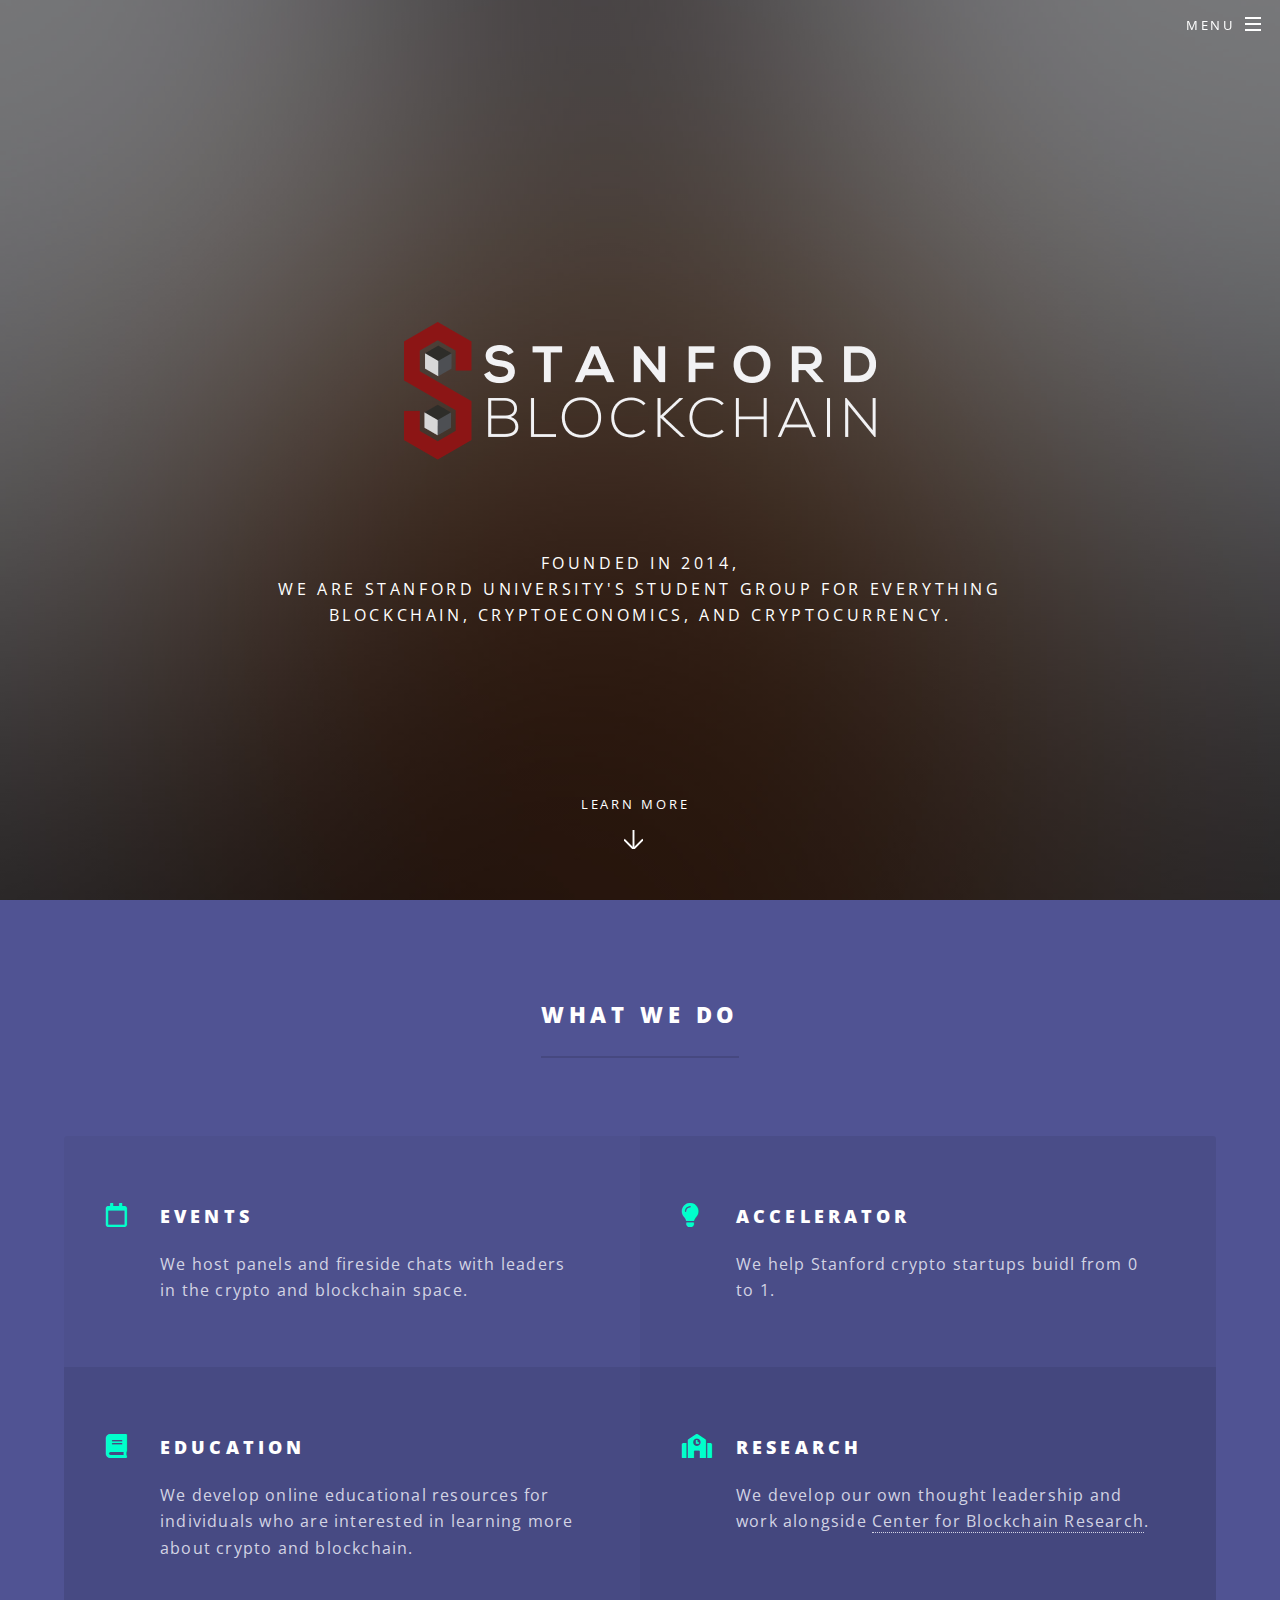
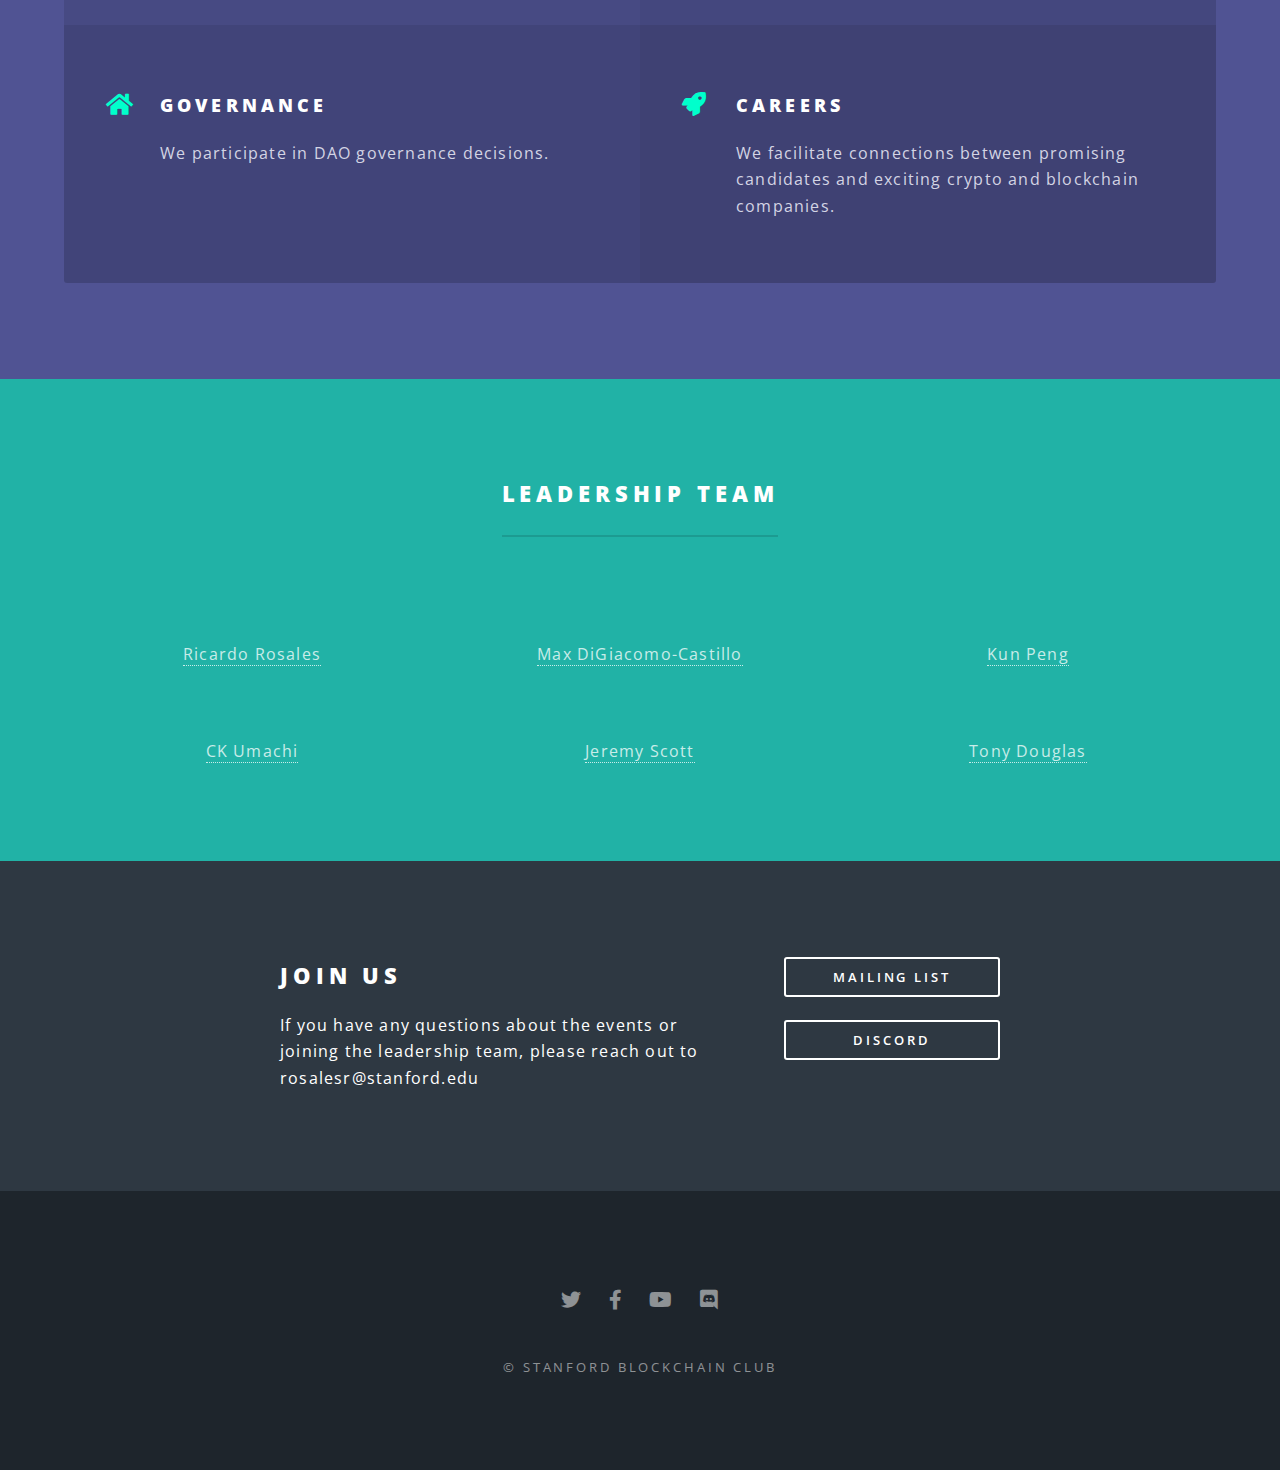
==== index.html @ ed5f3b2f "update some text, add Dan Boneh image, and add sample for dan boneh" ====
<!DOCTYPE HTML>
<html>
	<head>
		<title>Stanford Blockchain Club</title>
		<meta charset="utf-8" />
		<meta name="viewport" content="width=device-width, initial-scale=1, user-scalable=no" />
		<link rel="stylesheet" href="assets/css/main.css" />
		<noscript><link rel="stylesheet" href="assets/css/noscript.css" /></noscript>
	</head>
	<body class="landing is-preload">

		<!-- Page Wrapper -->
			<div id="page-wrapper">

				<!-- Header -->
					<header id="header" class="alt">
						<h1><a href="index.html">Stanford Blockchain Club</a></h1>
						<nav id="nav">
							<ul>
								<li class="special">
									<a href="#menu" class="menuToggle"><span>Menu</span></a>
									<div id="menu">
										<ul>
											<li><a href="index.html">Home</a></li>
											<li><a href="accelerator.html">Accelerator</a></li>
											<li><a href="education.html">Education</a></li>
											<li><a href="careers.html">Careers</a></li>
										</ul>
									</div>
								</li>
							</ul>
						</nav>
					</header>

				<!-- Banner -->
					<section id="banner">
						<div class="inner">
							<img src="images/logo.png" alt="" />
							<!-- <h2>Stanford Blockchain Club</h2> -->
							<p>Founded in 2014, <br />
							We are Stanford University's student group for everything <br/>
							blockchain, cryptoeconomics, and cryptocurrency.</p>
						</div>
						<a href="#three" class="more scrolly">Learn More</a>
					</section>

				<!-- What We Do -->
					<section id="three" class="wrapper style3 special">
						<div class="inner">
							<header class="major">
								<h2>What We Do</h2>
							</header>
							<ul class="features">
								<li class="icon fa-calendar">
									<h3>Events</h3>
									<p>We host panels and fireside chats with leaders in the crypto and blockchain space.</p>
								</li>
								<li class="icon solid fa-lightbulb">
									<h3>Accelerator</h3>
									<p>We help Stanford crypto startups buidl from 0 to 1.</p>
									<li class="icon solid fa-book">
										<h3>Education</h3>
										<p>We develop online educational resources for individuals who are interested in learning more about crypto and blockchain.</p>
									</li>
									<li class="icon solid fa-school">
										<h3>Research</h3>
										<p>We develop our own thought leadership and work alongside <a href="https://cbr.stanford.edu/">Center for Blockchain Research</a>.</p>
									</li>
								</li>
								<li class="icon solid fa-home">
									<h3>Governance</h3>
									<p>We participate in DAO governance decisions.</p>
								</li>
								<li class="icon solid fa-rocket">
									<h3>Careers</h3>
									<p>We facilitate connections between promising candidates and exciting crypto and blockchain companies.</p>
								</li>
							</ul>
						</div>
					</section>

					<!-- Who We Are -->
						<section id="one" class="wrapper style1 special">
							<div class="inner">
								<header class="major">
									<h2>Leadership Team</h2>
								</header>

								<div class="row gtr-50 gtr-uniform">
								<div class="col-4"><span class="image fit"><img src="images/Ricardo.jpg" alt="" /><br><p><a href="https://www.linkedin.com/in/rosalesricardo/"> Ricardo Rosales </a></p> </span></div>

								<div class="col-4"><span class="image fit"><img src="images/Max.jpg" alt="" /><br><p><a href="https://www.linkedin.com/in/max-digiacomo-castillo-6426b31a9/"> Max DiGiacomo-Castillo </a></p> </span></div>

								<div class="col-4"><span class="image fit"><img src="images/Kun.jpg" alt="" /> <br><p><a href="https://www.linkedin.com/in/kunpeng89/"> Kun Peng </a></p> </span></div>

								<div class="col-4"><span class="image fit"><img src="images/CK.jpg" alt="" /> <br><p><a href="https://www.linkedin.com/in/ck-umachi/"> CK Umachi </a></p> </span></div>

								<div class="col-4"><span class="image fit"><img src="images/Jeremy.jpg" alt="" /><br><p><a href="https://www.linkedin.com/in/jeremy-charlton-scott-4682031b7/"> Jeremy Scott </a></p></span></div>

								<div class="col-4"><span class="image fit"><img src="images/Tony.jpg" alt="" /><br><p><a href="https://www.linkedin.com/in/tony-douglas-jr/"> Tony Douglas </a></p></span></div>

								</div>
								</div>

						</section>

<!--						<section id="two" class="wrapper style1 special">-->
<!--							<div class="inner">-->
<!--								<header class="major">-->
<!--									<h2>Faculty Adviser</h2>-->
<!--								</header>-->

<!--								<div class="col-4"><span class="image fit"><img src="images/dabo.jpg" alt="" /><br><p><a href="https://crypto.stanford.edu/~dabo/"> Dan Boneh </a></p></span></div>-->

<!--								</div>-->

<!--						</section>-->

				<!-- Join Us -->
					<section id="cta" class="wrapper style4">
						<div class="inner">
							<header>
								<h2>Join Us</h2>
								<p>If you have any questions about the events or joining the leadership team, please reach out to rosalesr@stanford.edu </p>
							</header>
							<ul class="actions stacked">
								<li><a href="https://mailman.stanford.edu/mailman/listinfo/blockchainclub" class="button fit">Mailing List</a></li>
								<li><a href="https://discord.com/invite/u9k6gbY" class="button fit">Discord</a></li>
							</ul>
						</div>
					</section>

				<!-- Footer -->
					<footer id="footer">
						<ul class="icons">
							<li><a href="https://twitter.com/StanfordCrypto" class="icon brands fa-twitter"><span class="label">Twitter</span></a></li>
							<li><a href="https://www.facebook.com/stanfordbitcoin" class="icon brands fa-facebook-f"><span class="label">Facebook</span></a></li>
							<li><a href="https://www.youtube.com/c/StanfordBlockchainClub" class="icon brands fa-youtube"><span class="label">Youtube</span></a></li>
							<li><a href="https://discord.com/invite/u9k6gbY" class="icon brands fa-discord"><span class="label">Discord</span></a></li>
						</ul>
						<ul class="copyright">
							<li>&copy; Stanford Blockchain Club</li>
						</ul>
					</footer>

			</div>

		<!-- Scripts -->
			<script src="assets/js/jquery.min.js"></script>
			<script src="assets/js/jquery.scrollex.min.js"></script>
			<script src="assets/js/jquery.scrolly.min.js"></script>
			<script src="assets/js/browser.min.js"></script>
			<script src="assets/js/breakpoints.min.js"></script>
			<script src="assets/js/util.js"></script>
			<script src="assets/js/main.js"></script>

	</body>
</html>
---- assets/css/main.css ----
@import url(fontawesome-all.min.css);
@import url("https://fonts.googleapis.com/css?family=Open+Sans:400,400italic,600,600italic,800,800italic");

/*
	Spectral by HTML5 UP
	html5up.net | @ajlkn
	Free for personal and commercial use under the CCA 3.0 license (html5up.net/license)
*/

html, body, div, span, applet, object,
iframe, h1, h2, h3, h4, h5, h6, p, blockquote,
pre, a, abbr, acronym, address, big, cite,
code, del, dfn, em, img, ins, kbd, q, s, samp,
small, strike, strong, sub, sup, tt, var, b,
u, i, center, dl, dt, dd, ol, ul, li, fieldset,
form, label, legend, table, caption, tbody,
tfoot, thead, tr, th, td, article, aside,
canvas, details, embed, figure, figcaption,
footer, header, hgroup, menu, nav, output, ruby,
section, summary, time, mark, audio, video {
	margin: 0;
	padding: 0;
	border: 0;
	font-size: 100%;
	font: inherit;
	vertical-align: baseline;}

article, aside, details, figcaption, figure,
footer, header, hgroup, menu, nav, section {
	display: block;}

body {
	line-height: 1;
}

ol, ul {
	list-style: none;
}

blockquote, q {
	quotes: none;
}

	blockquote:before, blockquote:after, q:before, q:after {
		content: '';
		content: none;
	}

table {
	border-collapse: collapse;
	border-spacing: 0;
}

body {
	-webkit-text-size-adjust: none;
}

mark {
	background-color: transparent;
	color: inherit;
}

input::-moz-focus-inner {
	border: 0;
	padding: 0;
}

input, select, textarea {
	-moz-appearance: none;
	-webkit-appearance: none;
	-ms-appearance: none;
	appearance: none;
}

/* Basic */

	@-ms-viewport {
		width: device-width;
	}

	html {
		box-sizing: border-box;
	}

	*, *:before, *:after {
		box-sizing: inherit;
	}

	body {
		background: #2e3842;
	}

		body.is-preload *, body.is-preload *:before, body.is-preload *:after {
			-moz-animation: none !important;
			-webkit-animation: none !important;
			-ms-animation: none !important;
			animation: none !important;
			-moz-transition: none !important;
			-webkit-transition: none !important;
			-ms-transition: none !important;
			transition: none !important;
		}

	body, input, select, textarea {
		color: #fff;
		font-family: "Open Sans", Helvetica, sans-serif;
		font-size: 15pt;
		font-weight: 400;
		letter-spacing: 0.075em;
		line-height: 1.65em;
	}

		@media screen and (max-width: 1680px) {

			body, input, select, textarea {
				font-size: 13pt;
			}

		}

		@media screen and (max-width: 1280px) {

			body, input, select, textarea {
				font-size: 12pt;
			}

		}

		@media screen and (max-width: 736px) {

			body, input, select, textarea {
				font-size: 11pt;
				letter-spacing: 0.0375em;
			}

		}

	a {
		-moz-transition: color 0.2s ease, border-bottom-color 0.2s ease;
		-webkit-transition: color 0.2s ease, border-bottom-color 0.2s ease;
		-ms-transition: color 0.2s ease, border-bottom-color 0.2s ease;
		transition: color 0.2s ease, border-bottom-color 0.2s ease;
		border-bottom: dotted 1px;
		color: inherit;
		text-decoration: none;
	}

		a:hover {
			border-bottom-color: transparent;
		}

	strong, b {
		color: #fff;
		font-weight: 600;
	}

	em, i {
		font-style: italic;
	}

	p {
		margin: 0 0 2em 0;
	}

	h1, h2, h3, h4, h5, h6 {
		color: #fff;
		font-weight: 800;
		letter-spacing: 0.225em;
		line-height: 1em;
		margin: 0 0 1em 0;
		text-transform: uppercase;
	}

		h1 a, h2 a, h3 a, h4 a, h5 a, h6 a {
			color: inherit;
			text-decoration: none;
		}

	h2 {
		font-size: 1.35em;
		line-height: 1.75em;
	}

		@media screen and (max-width: 736px) {

			h2 {
				font-size: 1.1em;
				line-height: 1.65em;
			}

		}

	h3 {
		font-size: 1.15em;
		line-height: 1.75em;
	}

		@media screen and (max-width: 736px) {

			h3 {
				font-size: 1em;
				line-height: 1.65em;
			}

		}

	h4 {
		font-size: 1em;
		line-height: 1.5em;
	}

	h5 {
		font-size: 0.8em;
		line-height: 1.5em;
	}

	h6 {
		font-size: 0.7em;
		line-height: 1.5em;
	}

	sub {
		font-size: 0.8em;
		position: relative;
		top: 0.5em;
	}

	sup {
		font-size: 0.8em;
		position: relative;
		top: -0.5em;
	}

	hr {
		border: 0;
		border-bottom: solid 2px #fff;
		margin: 3em 0;
	}

		hr.major {
			margin: 4.5em 0;
		}

	blockquote {
		border-left: solid 4px #fff;
		font-style: italic;
		margin: 0 0 2em 0;
		padding: 0.5em 0 0.5em 2em;
	}

	code {
		background: rgba(144, 144, 144, 0.25);
		border-radius: 3px;
		font-family: "Courier New", monospace;
		font-size: 0.9em;
		letter-spacing: 0;
		margin: 0 0.25em;
		padding: 0.25em 0.65em;
	}

	pre {
		-webkit-overflow-scrolling: touch;
		font-family: "Courier New", monospace;
		font-size: 0.9em;
		margin: 0 0 2em 0;
	}

		pre code {
			display: block;
			line-height: 1.75em;
			padding: 1em 1.5em;
			overflow-x: auto;
		}

	.align-left {
		text-align: left;
	}

	.align-center {
		text-align: center;
	}

	.align-right {
		text-align: right;
	}

/* Row */

	.row {
		display: flex;
		flex-wrap: wrap;
		box-sizing: border-box;
		align-items: stretch;
	}

		.row > * {
			box-sizing: border-box;
		}

		.row.gtr-uniform > * > :last-child {
			margin-bottom: 0;
		}

		.row.aln-left {
			justify-content: flex-start;
		}

		.row.aln-center {
			justify-content: center;
		}

		.row.aln-right {
			justify-content: flex-end;
		}

		.row.aln-top {
			align-items: flex-start;
		}

		.row.aln-middle {
			align-items: center;
		}

		.row.aln-bottom {
			align-items: flex-end;
		}

		.row > .imp {
			order: -1;
		}

		.row > .col-1 {
			width: 8.33333%;
		}

		.row > .off-1 {
			margin-left: 8.33333%;
		}

		.row > .col-2 {
			width: 16.66667%;
		}

		.row > .off-2 {
			margin-left: 16.66667%;
		}

		.row > .col-3 {
			width: 25%;
		}

		.row > .off-3 {
			margin-left: 25%;
		}

		.row > .col-4 {
			width: 33.33333%;
		}

		.row > .off-4 {
			margin-left: 33.33333%;
		}

		.row > .col-5 {
			width: 41.66667%;
		}

		.row > .off-5 {
			margin-left: 41.66667%;
		}

		.row > .col-6 {
			width: 50%;
		}

		.row > .off-6 {
			margin-left: 50%;
		}

		.row > .col-7 {
			width: 58.33333%;
		}

		.row > .off-7 {
			margin-left: 58.33333%;
		}

		.row > .col-8 {
			width: 66.66667%;
		}

		.row > .off-8 {
			margin-left: 66.66667%;
		}

		.row > .col-9 {
			width: 75%;
		}

		.row > .off-9 {
			margin-left: 75%;
		}

		.row > .col-10 {
			width: 83.33333%;
		}

		.row > .off-10 {
			margin-left: 83.33333%;
		}

		.row > .col-11 {
			width: 91.66667%;
		}

		.row > .off-11 {
			margin-left: 91.66667%;
		}

		.row > .col-12 {
			width: 100%;
		}

		.row > .off-12 {
			margin-left: 100%;
		}

		.row.gtr-0 {
			margin-top: 0;
			margin-left: 0em;
		}

			.row.gtr-0 > * {
				padding: 0 0 0 0em;
			}

			.row.gtr-0.gtr-uniform {
				margin-top: 0em;
			}

				.row.gtr-0.gtr-uniform > * {
					padding-top: 0em;
				}

		.row.gtr-25 {
			margin-top: 0;
			margin-left: -0.375em;
		}

			.row.gtr-25 > * {
				padding: 0 0 0 0.375em;
			}

			.row.gtr-25.gtr-uniform {
				margin-top: -0.375em;
			}

				.row.gtr-25.gtr-uniform > * {
					padding-top: 0.375em;
				}

		.row.gtr-50 {
			margin-top: 0;
			margin-left: -0.75em;
		}

			.row.gtr-50 > * {
				padding: 0 0 0 0.75em;
			}

			.row.gtr-50.gtr-uniform {
				margin-top: -0.75em;
			}

				.row.gtr-50.gtr-uniform > * {
					padding-top: 0.75em;
				}

		.row {
			margin-top: 0;
			margin-left: -1.5em;
		}

			.row > * {
				padding: 0 0 0 1.5em;
			}

			.row.gtr-uniform {
				margin-top: -1.5em;
			}

				.row.gtr-uniform > * {
					padding-top: 1.5em;
				}

		.row.gtr-150 {
			margin-top: 0;
			margin-left: -2.25em;
		}

			.row.gtr-150 > * {
				padding: 0 0 0 2.25em;
			}

			.row.gtr-150.gtr-uniform {
				margin-top: -2.25em;
			}

				.row.gtr-150.gtr-uniform > * {
					padding-top: 2.25em;
				}

		.row.gtr-200 {
			margin-top: 0;
			margin-left: -3em;
		}

			.row.gtr-200 > * {
				padding: 0 0 0 3em;
			}

			.row.gtr-200.gtr-uniform {
				margin-top: -3em;
			}

				.row.gtr-200.gtr-uniform > * {
					padding-top: 3em;
				}

		@media screen and (max-width: 1680px) {

			.row {
				display: flex;
				flex-wrap: wrap;
				box-sizing: border-box;
				align-items: stretch;
			}

				.row > * {
					box-sizing: border-box;
				}

				.row.gtr-uniform > * > :last-child {
					margin-bottom: 0;
				}

				.row.aln-left {
					justify-content: flex-start;
				}

				.row.aln-center {
					justify-content: center;
				}

				.row.aln-right {
					justify-content: flex-end;
				}

				.row.aln-top {
					align-items: flex-start;
				}

				.row.aln-middle {
					align-items: center;
				}

				.row.aln-bottom {
					align-items: flex-end;
				}

				.row > .imp-xlarge {
					order: -1;
				}

				.row > .col-1-xlarge {
					width: 8.33333%;
				}

				.row > .off-1-xlarge {
					margin-left: 8.33333%;
				}

				.row > .col-2-xlarge {
					width: 16.66667%;
				}

				.row > .off-2-xlarge {
					margin-left: 16.66667%;
				}

				.row > .col-3-xlarge {
					width: 25%;
				}

				.row > .off-3-xlarge {
					margin-left: 25%;
				}

				.row > .col-4-xlarge {
					width: 33.33333%;
				}

				.row > .off-4-xlarge {
					margin-left: 33.33333%;
				}

				.row > .col-5-xlarge {
					width: 41.66667%;
				}

				.row > .off-5-xlarge {
					margin-left: 41.66667%;
				}

				.row > .col-6-xlarge {
					width: 50%;
				}

				.row > .off-6-xlarge {
					margin-left: 50%;
				}

				.row > .col-7-xlarge {
					width: 58.33333%;
				}

				.row > .off-7-xlarge {
					margin-left: 58.33333%;
				}

				.row > .col-8-xlarge {
					width: 66.66667%;
				}

				.row > .off-8-xlarge {
					margin-left: 66.66667%;
				}

				.row > .col-9-xlarge {
					width: 75%;
				}

				.row > .off-9-xlarge {
					margin-left: 75%;
				}

				.row > .col-10-xlarge {
					width: 83.33333%;
				}

				.row > .off-10-xlarge {
					margin-left: 83.33333%;
				}

				.row > .col-11-xlarge {
					width: 91.66667%;
				}

				.row > .off-11-xlarge {
					margin-left: 91.66667%;
				}

				.row > .col-12-xlarge {
					width: 100%;
				}

				.row > .off-12-xlarge {
					margin-left: 100%;
				}

				.row.gtr-0 {
					margin-top: 0;
					margin-left: 0em;
				}

					.row.gtr-0 > * {
						padding: 0 0 0 0em;
					}

					.row.gtr-0.gtr-uniform {
						margin-top: 0em;
					}

						.row.gtr-0.gtr-uniform > * {
							padding-top: 0em;
						}

				.row.gtr-25 {
					margin-top: 0;
					margin-left: -0.375em;
				}

					.row.gtr-25 > * {
						padding: 0 0 0 0.375em;
					}

					.row.gtr-25.gtr-uniform {
						margin-top: -0.375em;
					}

						.row.gtr-25.gtr-uniform > * {
							padding-top: 0.375em;
						}

				.row.gtr-50 {
					margin-top: 0;
					margin-left: -0.75em;
				}

					.row.gtr-50 > * {
						padding: 0 0 0 0.75em;
					}

					.row.gtr-50.gtr-uniform {
						margin-top: -0.75em;
					}

						.row.gtr-50.gtr-uniform > * {
							padding-top: 0.75em;
						}

				.row {
					margin-top: 0;
					margin-left: -1.5em;
				}

					.row > * {
						padding: 0 0 0 1.5em;
					}

					.row.gtr-uniform {
						margin-top: -1.5em;
					}

						.row.gtr-uniform > * {
							padding-top: 1.5em;
						}

				.row.gtr-150 {
					margin-top: 0;
					margin-left: -2.25em;
				}

					.row.gtr-150 > * {
						padding: 0 0 0 2.25em;
					}

					.row.gtr-150.gtr-uniform {
						margin-top: -2.25em;
					}

						.row.gtr-150.gtr-uniform > * {
							padding-top: 2.25em;
						}

				.row.gtr-200 {
					margin-top: 0;
					margin-left: -3em;
				}

					.row.gtr-200 > * {
						padding: 0 0 0 3em;
					}

					.row.gtr-200.gtr-uniform {
						margin-top: -3em;
					}

						.row.gtr-200.gtr-uniform > * {
							padding-top: 3em;
						}

		}

		@media screen and (max-width: 1280px) {

			.row {
				display: flex;
				flex-wrap: wrap;
				box-sizing: border-box;
				align-items: stretch;
			}

				.row > * {
					box-sizing: border-box;
				}

				.row.gtr-uniform > * > :last-child {
					margin-bottom: 0;
				}

				.row.aln-left {
					justify-content: flex-start;
				}

				.row.aln-center {
					justify-content: center;
				}

				.row.aln-right {
					justify-content: flex-end;
				}

				.row.aln-top {
					align-items: flex-start;
				}

				.row.aln-middle {
					align-items: center;
				}

				.row.aln-bottom {
					align-items: flex-end;
				}

				.row > .imp-large {
					order: -1;
				}

				.row > .col-1-large {
					width: 8.33333%;
				}

				.row > .off-1-large {
					margin-left: 8.33333%;
				}

				.row > .col-2-large {
					width: 16.66667%;
				}

				.row > .off-2-large {
					margin-left: 16.66667%;
				}

				.row > .col-3-large {
					width: 25%;
				}

				.row > .off-3-large {
					margin-left: 25%;
				}

				.row > .col-4-large {
					width: 33.33333%;
				}

				.row > .off-4-large {
					margin-left: 33.33333%;
				}

				.row > .col-5-large {
					width: 41.66667%;
				}

				.row > .off-5-large {
					margin-left: 41.66667%;
				}

				.row > .col-6-large {
					width: 50%;
				}

				.row > .off-6-large {
					margin-left: 50%;
				}

				.row > .col-7-large {
					width: 58.33333%;
				}

				.row > .off-7-large {
					margin-left: 58.33333%;
				}

				.row > .col-8-large {
					width: 66.66667%;
				}

				.row > .off-8-large {
					margin-left: 66.66667%;
				}

				.row > .col-9-large {
					width: 75%;
				}

				.row > .off-9-large {
					margin-left: 75%;
				}

				.row > .col-10-large {
					width: 83.33333%;
				}

				.row > .off-10-large {
					margin-left: 83.33333%;
				}

				.row > .col-11-large {
					width: 91.66667%;
				}

				.row > .off-11-large {
					margin-left: 91.66667%;
				}

				.row > .col-12-large {
					width: 100%;
				}

				.row > .off-12-large {
					margin-left: 100%;
				}

				.row.gtr-0 {
					margin-top: 0;
					margin-left: 0em;
				}

					.row.gtr-0 > * {
						padding: 0 0 0 0em;
					}

					.row.gtr-0.gtr-uniform {
						margin-top: 0em;
					}

						.row.gtr-0.gtr-uniform > * {
							padding-top: 0em;
						}

				.row.gtr-25 {
					margin-top: 0;
					margin-left: -0.375em;
				}

					.row.gtr-25 > * {
						padding: 0 0 0 0.375em;
					}

					.row.gtr-25.gtr-uniform {
						margin-top: -0.375em;
					}

						.row.gtr-25.gtr-uniform > * {
							padding-top: 0.375em;
						}

				.row.gtr-50 {
					margin-top: 0;
					margin-left: -0.75em;
				}

					.row.gtr-50 > * {
						padding: 0 0 0 0.75em;
					}

					.row.gtr-50.gtr-uniform {
						margin-top: -0.75em;
					}

						.row.gtr-50.gtr-uniform > * {
							padding-top: 0.75em;
						}

				.row {
					margin-top: 0;
					margin-left: -1.5em;
				}

					.row > * {
						padding: 0 0 0 1.5em;
					}

					.row.gtr-uniform {
						margin-top: -1.5em;
					}

						.row.gtr-uniform > * {
							padding-top: 1.5em;
						}

				.row.gtr-150 {
					margin-top: 0;
					margin-left: -2.25em;
				}

					.row.gtr-150 > * {
						padding: 0 0 0 2.25em;
					}

					.row.gtr-150.gtr-uniform {
						margin-top: -2.25em;
					}

						.row.gtr-150.gtr-uniform > * {
							padding-top: 2.25em;
						}

				.row.gtr-200 {
					margin-top: 0;
					margin-left: -3em;
				}

					.row.gtr-200 > * {
						padding: 0 0 0 3em;
					}

					.row.gtr-200.gtr-uniform {
						margin-top: -3em;
					}

						.row.gtr-200.gtr-uniform > * {
							padding-top: 3em;
						}

		}

		@media screen and (max-width: 980px) {

			.row {
				display: flex;
				flex-wrap: wrap;
				box-sizing: border-box;
				align-items: stretch;
			}

				.row > * {
					box-sizing: border-box;
				}

				.row.gtr-uniform > * > :last-child {
					margin-bottom: 0;
				}

				.row.aln-left {
					justify-content: flex-start;
				}

				.row.aln-center {
					justify-content: center;
				}

				.row.aln-right {
					justify-content: flex-end;
				}

				.row.aln-top {
					align-items: flex-start;
				}

				.row.aln-middle {
					align-items: center;
				}

				.row.aln-bottom {
					align-items: flex-end;
				}

				.row > .imp-medium {
					order: -1;
				}

				.row > .col-1-medium {
					width: 8.33333%;
				}

				.row > .off-1-medium {
					margin-left: 8.33333%;
				}

				.row > .col-2-medium {
					width: 16.66667%;
				}

				.row > .off-2-medium {
					margin-left: 16.66667%;
				}

				.row > .col-3-medium {
					width: 25%;
				}

				.row > .off-3-medium {
					margin-left: 25%;
				}

				.row > .col-4-medium {
					width: 33.33333%;
				}

				.row > .off-4-medium {
					margin-left: 33.33333%;
				}

				.row > .col-5-medium {
					width: 41.66667%;
				}

				.row > .off-5-medium {
					margin-left: 41.66667%;
				}

				.row > .col-6-medium {
					width: 50%;
				}

				.row > .off-6-medium {
					margin-left: 50%;
				}

				.row > .col-7-medium {
					width: 58.33333%;
				}

				.row > .off-7-medium {
					margin-left: 58.33333%;
				}

				.row > .col-8-medium {
					width: 66.66667%;
				}

				.row > .off-8-medium {
					margin-left: 66.66667%;
				}

				.row > .col-9-medium {
					width: 75%;
				}

				.row > .off-9-medium {
					margin-left: 75%;
				}

				.row > .col-10-medium {
					width: 83.33333%;
				}

				.row > .off-10-medium {
					margin-left: 83.33333%;
				}

				.row > .col-11-medium {
					width: 91.66667%;
				}

				.row > .off-11-medium {
					margin-left: 91.66667%;
				}

				.row > .col-12-medium {
					width: 100%;
				}

				.row > .off-12-medium {
					margin-left: 100%;
				}

				.row.gtr-0 {
					margin-top: 0;
					margin-left: 0em;
				}

					.row.gtr-0 > * {
						padding: 0 0 0 0em;
					}

					.row.gtr-0.gtr-uniform {
						margin-top: 0em;
					}

						.row.gtr-0.gtr-uniform > * {
							padding-top: 0em;
						}

				.row.gtr-25 {
					margin-top: 0;
					margin-left: -0.375em;
				}

					.row.gtr-25 > * {
						padding: 0 0 0 0.375em;
					}

					.row.gtr-25.gtr-uniform {
						margin-top: -0.375em;
					}

						.row.gtr-25.gtr-uniform > * {
							padding-top: 0.375em;
						}

				.row.gtr-50 {
					margin-top: 0;
					margin-left: -0.75em;
				}

					.row.gtr-50 > * {
						padding: 0 0 0 0.75em;
					}

					.row.gtr-50.gtr-uniform {
						margin-top: -0.75em;
					}

						.row.gtr-50.gtr-uniform > * {
							padding-top: 0.75em;
						}

				.row {
					margin-top: 0;
					margin-left: -1.5em;
				}

					.row > * {
						padding: 0 0 0 1.5em;
					}

					.row.gtr-uniform {
						margin-top: -1.5em;
					}

						.row.gtr-uniform > * {
							padding-top: 1.5em;
						}

				.row.gtr-150 {
					margin-top: 0;
					margin-left: -2.25em;
				}

					.row.gtr-150 > * {
						padding: 0 0 0 2.25em;
					}

					.row.gtr-150.gtr-uniform {
						margin-top: -2.25em;
					}

						.row.gtr-150.gtr-uniform > * {
							padding-top: 2.25em;
						}

				.row.gtr-200 {
					margin-top: 0;
					margin-left: -3em;
				}

					.row.gtr-200 > * {
						padding: 0 0 0 3em;
					}

					.row.gtr-200.gtr-uniform {
						margin-top: -3em;
					}

						.row.gtr-200.gtr-uniform > * {
							padding-top: 3em;
						}

		}

		@media screen and (max-width: 736px) {

			.row {
				display: flex;
				flex-wrap: wrap;
				box-sizing: border-box;
				align-items: stretch;
			}

				.row > * {
					box-sizing: border-box;
				}

				.row.gtr-uniform > * > :last-child {
					margin-bottom: 0;
				}

				.row.aln-left {
					justify-content: flex-start;
				}

				.row.aln-center {
					justify-content: center;
				}

				.row.aln-right {
					justify-content: flex-end;
				}

				.row.aln-top {
					align-items: flex-start;
				}

				.row.aln-middle {
					align-items: center;
				}

				.row.aln-bottom {
					align-items: flex-end;
				}

				.row > .imp-small {
					order: -1;
				}

				.row > .col-1-small {
					width: 8.33333%;
				}

				.row > .off-1-small {
					margin-left: 8.33333%;
				}

				.row > .col-2-small {
					width: 16.66667%;
				}

				.row > .off-2-small {
					margin-left: 16.66667%;
				}

				.row > .col-3-small {
					width: 25%;
				}

				.row > .off-3-small {
					margin-left: 25%;
				}

				.row > .col-4-small {
					width: 33.33333%;
				}

				.row > .off-4-small {
					margin-left: 33.33333%;
				}

				.row > .col-5-small {
					width: 41.66667%;
				}

				.row > .off-5-small {
					margin-left: 41.66667%;
				}

				.row > .col-6-small {
					width: 50%;
				}

				.row > .off-6-small {
					margin-left: 50%;
				}

				.row > .col-7-small {
					width: 58.33333%;
				}

				.row > .off-7-small {
					margin-left: 58.33333%;
				}

				.row > .col-8-small {
					width: 66.66667%;
				}

				.row > .off-8-small {
					margin-left: 66.66667%;
				}

				.row > .col-9-small {
					width: 75%;
				}

				.row > .off-9-small {
					margin-left: 75%;
				}

				.row > .col-10-small {
					width: 83.33333%;
				}

				.row > .off-10-small {
					margin-left: 83.33333%;
				}

				.row > .col-11-small {
					width: 91.66667%;
				}

				.row > .off-11-small {
					margin-left: 91.66667%;
				}

				.row > .col-12-small {
					width: 100%;
				}

				.row > .off-12-small {
					margin-left: 100%;
				}

				.row.gtr-0 {
					margin-top: 0;
					margin-left: 0em;
				}

					.row.gtr-0 > * {
						padding: 0 0 0 0em;
					}

					.row.gtr-0.gtr-uniform {
						margin-top: 0em;
					}

						.row.gtr-0.gtr-uniform > * {
							padding-top: 0em;
						}

				.row.gtr-25 {
					margin-top: 0;
					margin-left: -0.375em;
				}

					.row.gtr-25 > * {
						padding: 0 0 0 0.375em;
					}

					.row.gtr-25.gtr-uniform {
						margin-top: -0.375em;
					}

						.row.gtr-25.gtr-uniform > * {
							padding-top: 0.375em;
						}

				.row.gtr-50 {
					margin-top: 0;
					margin-left: -0.75em;
				}

					.row.gtr-50 > * {
						padding: 0 0 0 0.75em;
					}

					.row.gtr-50.gtr-uniform {
						margin-top: -0.75em;
					}

						.row.gtr-50.gtr-uniform > * {
							padding-top: 0.75em;
						}

				.row {
					margin-top: 0;
					margin-left: -1.5em;
				}

					.row > * {
						padding: 0 0 0 1.5em;
					}

					.row.gtr-uniform {
						margin-top: -1.5em;
					}

						.row.gtr-uniform > * {
							padding-top: 1.5em;
						}

				.row.gtr-150 {
					margin-top: 0;
					margin-left: -2.25em;
				}

					.row.gtr-150 > * {
						padding: 0 0 0 2.25em;
					}

					.row.gtr-150.gtr-uniform {
						margin-top: -2.25em;
					}

						.row.gtr-150.gtr-uniform > * {
							padding-top: 2.25em;
						}

				.row.gtr-200 {
					margin-top: 0;
					margin-left: -3em;
				}

					.row.gtr-200 > * {
						padding: 0 0 0 3em;
					}

					.row.gtr-200.gtr-uniform {
						margin-top: -3em;
					}

						.row.gtr-200.gtr-uniform > * {
							padding-top: 3em;
						}

		}

		@media screen and (max-width: 480px) {

			.row {
				display: flex;
				flex-wrap: wrap;
				box-sizing: border-box;
				align-items: stretch;
			}

				.row > * {
					box-sizing: border-box;
				}

				.row.gtr-uniform > * > :last-child {
					margin-bottom: 0;
				}

				.row.aln-left {
					justify-content: flex-start;
				}

				.row.aln-center {
					justify-content: center;
				}

				.row.aln-right {
					justify-content: flex-end;
				}

				.row.aln-top {
					align-items: flex-start;
				}

				.row.aln-middle {
					align-items: center;
				}

				.row.aln-bottom {
					align-items: flex-end;
				}

				.row > .imp-xsmall {
					order: -1;
				}

				.row > .col-1-xsmall {
					width: 8.33333%;
				}

				.row > .off-1-xsmall {
					margin-left: 8.33333%;
				}

				.row > .col-2-xsmall {
					width: 16.66667%;
				}

				.row > .off-2-xsmall {
					margin-left: 16.66667%;
				}

				.row > .col-3-xsmall {
					width: 25%;
				}

				.row > .off-3-xsmall {
					margin-left: 25%;
				}

				.row > .col-4-xsmall {
					width: 33.33333%;
				}

				.row > .off-4-xsmall {
					margin-left: 33.33333%;
				}

				.row > .col-5-xsmall {
					width: 41.66667%;
				}

				.row > .off-5-xsmall {
					margin-left: 41.66667%;
				}

				.row > .col-6-xsmall {
					width: 50%;
				}

				.row > .off-6-xsmall {
					margin-left: 50%;
				}

				.row > .col-7-xsmall {
					width: 58.33333%;
				}

				.row > .off-7-xsmall {
					margin-left: 58.33333%;
				}

				.row > .col-8-xsmall {
					width: 66.66667%;
				}

				.row > .off-8-xsmall {
					margin-left: 66.66667%;
				}

				.row > .col-9-xsmall {
					width: 75%;
				}

				.row > .off-9-xsmall {
					margin-left: 75%;
				}

				.row > .col-10-xsmall {
					width: 83.33333%;
				}

				.row > .off-10-xsmall {
					margin-left: 83.33333%;
				}

				.row > .col-11-xsmall {
					width: 91.66667%;
				}

				.row > .off-11-xsmall {
					margin-left: 91.66667%;
				}

				.row > .col-12-xsmall {
					width: 100%;
				}

				.row > .off-12-xsmall {
					margin-left: 100%;
				}

				.row.gtr-0 {
					margin-top: 0;
					margin-left: 0em;
				}

					.row.gtr-0 > * {
						padding: 0 0 0 0em;
					}

					.row.gtr-0.gtr-uniform {
						margin-top: 0em;
					}

						.row.gtr-0.gtr-uniform > * {
							padding-top: 0em;
						}

				.row.gtr-25 {
					margin-top: 0;
					margin-left: -0.375em;
				}

					.row.gtr-25 > * {
						padding: 0 0 0 0.375em;
					}

					.row.gtr-25.gtr-uniform {
						margin-top: -0.375em;
					}

						.row.gtr-25.gtr-uniform > * {
							padding-top: 0.375em;
						}

				.row.gtr-50 {
					margin-top: 0;
					margin-left: -0.75em;
				}

					.row.gtr-50 > * {
						padding: 0 0 0 0.75em;
					}

					.row.gtr-50.gtr-uniform {
						margin-top: -0.75em;
					}

						.row.gtr-50.gtr-uniform > * {
							padding-top: 0.75em;
						}

				.row {
					margin-top: 0;
					margin-left: -1.5em;
				}

					.row > * {
						padding: 0 0 0 1.5em;
					}

					.row.gtr-uniform {
						margin-top: -1.5em;
					}

						.row.gtr-uniform > * {
							padding-top: 1.5em;
						}

				.row.gtr-150 {
					margin-top: 0;
					margin-left: -2.25em;
				}

					.row.gtr-150 > * {
						padding: 0 0 0 2.25em;
					}

					.row.gtr-150.gtr-uniform {
						margin-top: -2.25em;
					}

						.row.gtr-150.gtr-uniform > * {
							padding-top: 2.25em;
						}

				.row.gtr-200 {
					margin-top: 0;
					margin-left: -3em;
				}

					.row.gtr-200 > * {
						padding: 0 0 0 3em;
					}

					.row.gtr-200.gtr-uniform {
						margin-top: -3em;
					}

						.row.gtr-200.gtr-uniform > * {
							padding-top: 3em;
						}

		}

/* Section/Article */

	section.special, article.special {
		text-align: center;
	}

	header p {
		color: rgba(255, 255, 255, 0.5);
		position: relative;
		top: -0.25em;
	}

	header h3 + p {
		font-size: 1.1em;
	}

	header h4 + p,
	header h5 + p,
	header h6 + p {
		font-size: 0.9em;
	}

	header.major {
		margin: 0 0 3.5em 0;
	}

		header.major h2, header.major h3, header.major h4, header.major h5, header.major h6 {
			border-bottom: solid 2px #fff;
			display: inline-block;
			padding-bottom: 1em;
			position: relative;
		}

			header.major h2:after, header.major h3:after, header.major h4:after, header.major h5:after, header.major h6:after {
				content: '';
				display: block;
				height: 1px;
			}

		header.major p {
			color: #fff;
			top: 0;
		}

		@media screen and (max-width: 736px) {

			header.major {
				margin: 0 0 2em 0;
			}

		}

	@media screen and (max-width: 980px) {

		header br {
			display: none;
		}

	}

/* Form */

	form {
		margin: 0 0 2em 0;
	}

	label {
		color: #fff;
		display: block;
		font-size: 0.9em;
		font-weight: 600;
		margin: 0 0 1em 0;
	}

	input[type="text"],
	input[type="password"],
	input[type="email"],
	select,
	textarea {
		-moz-appearance: none;
		-webkit-appearance: none;
		-ms-appearance: none;
		appearance: none;
		background-color: rgba(144, 144, 144, 0.25);
		border-radius: 3px;
		border: none;
		color: inherit;
		display: block;
		outline: 0;
		padding: 0 1em;
		text-decoration: none;
		width: 100%;
	}

		input[type="text"]:invalid,
		input[type="password"]:invalid,
		input[type="email"]:invalid,
		select:invalid,
		textarea:invalid {
			box-shadow: none;
		}

		input[type="text"]:focus,
		input[type="password"]:focus,
		input[type="email"]:focus,
		select:focus,
		textarea:focus {
			box-shadow: 0 0 0 2px #21b2a6;
		}

	select {
		background-size: 1.25em;
		background-repeat: no-repeat;
		background-position: calc(100% - 1em) center;
		height: 2.75em;
		padding-right: 2.75em;
		text-overflow: ellipsis;
	}

		select:focus::-ms-value {
			background-color: transparent;
		}

		select::-ms-expand {
			display: none;
		}

	input[type="text"],
	input[type="password"],
	input[type="email"],
	select {
		height: 2.75em;
	}

	textarea {
		padding: 0.75em 1em;
	}

	input[type="checkbox"],
	input[type="radio"] {
		-moz-appearance: none;
		-webkit-appearance: none;
		-ms-appearance: none;
		appearance: none;
		display: block;
		float: left;
		margin-right: -2em;
		opacity: 0;
		width: 1em;
		z-index: -1;
	}

		input[type="checkbox"] + label,
		input[type="radio"] + label {
			text-decoration: none;
			color: #fff;
			cursor: pointer;
			display: inline-block;
			font-size: 1em;
			font-weight: 400;
			padding-left: 2.4em;
			padding-right: 0.75em;
			position: relative;
		}

			input[type="checkbox"] + label:before,
			input[type="radio"] + label:before {
				-moz-osx-font-smoothing: grayscale;
				-webkit-font-smoothing: antialiased;
				display: inline-block;
				font-style: normal;
				font-variant: normal;
				text-rendering: auto;
				line-height: 1;
				text-transform: none !important;
				font-family: 'Font Awesome 5 Free';
				font-weight: 900;
			}

			input[type="checkbox"] + label:before,
			input[type="radio"] + label:before {
				background: rgba(144, 144, 144, 0.25);
				border-radius: 3px;
				content: '';
				display: inline-block;
				font-size: 0.8em;
				height: 2.0625em;
				left: 0;
				line-height: 2.0625em;
				position: absolute;
				text-align: center;
				top: 0;
				width: 2.0625em;
			}

		input[type="checkbox"]:checked + label:before,
		input[type="radio"]:checked + label:before {
			background: #2e3842;
			color: #fff;
			content: '\f00c';
		}

		input[type="checkbox"]:focus + label:before,
		input[type="radio"]:focus + label:before {
			box-shadow: 0 0 0 2px #21b2a6;
		}

	input[type="checkbox"] + label:before {
		border-radius: 3px;
	}

	input[type="radio"] + label:before {
		border-radius: 100%;
	}

	::-webkit-input-placeholder {
		color: rgba(255, 255, 255, 0.5) !important;
		opacity: 1.0;
	}

	:-moz-placeholder {
		color: rgba(255, 255, 255, 0.5) !important;
		opacity: 1.0;
	}

	::-moz-placeholder {
		color: rgba(255, 255, 255, 0.5) !important;
		opacity: 1.0;
	}

	:-ms-input-placeholder {
		color: rgba(255, 255, 255, 0.5) !important;
		opacity: 1.0;
	}

/* Box */

	.box {
		border-radius: 3px;
		border: solid 2px #fff;
		margin-bottom: 2em;
		padding: 1.5em;
	}

		.box > :last-child,
		.box > :last-child > :last-child,
		.box > :last-child > :last-child > :last-child {
			margin-bottom: 0;
		}

		.box.alt {
			border: 0;
			border-radius: 0;
			padding: 0;
		}

/* Icon */

	.icon {
		text-decoration: none;
		border-bottom: none;
		position: relative;
	}

		.icon:before {
			-moz-osx-font-smoothing: grayscale;
			-webkit-font-smoothing: antialiased;
			display: inline-block;
			font-style: normal;
			font-variant: normal;
			text-rendering: auto;
			line-height: 1;
			text-transform: none !important;
			font-family: 'Font Awesome 5 Free';
			font-weight: 400;
		}

		.icon > .label {
			display: none;
		}

		.icon:before {
			line-height: inherit;
		}

		.icon.solid:before {
			font-weight: 900;
		}

		.icon.brands:before {
			font-family: 'Font Awesome 5 Brands';
		}

		.icon.major {
			-moz-transform: rotate(-45deg);
			-webkit-transform: rotate(-45deg);
			-ms-transform: rotate(-45deg);
			transform: rotate(-45deg);
			border-radius: 3px;
			border: solid 2px #fff;
			display: inline-block;
			font-size: 1.35em;
			height: calc(3em + 2px);
			line-height: 3em;
			text-align: center;
			width: calc(3em + 2px);
		}

			.icon.major:before {
				-moz-transform: rotate(45deg);
				-webkit-transform: rotate(45deg);
				-ms-transform: rotate(45deg);
				transform: rotate(45deg);
				display: inline-block;
				font-size: 1.5em;
			}

			@media screen and (max-width: 736px) {

				.icon.major {
					font-size: 1em;
				}

			}

		.icon.style1 {
			color: #00ffcc;
		}

		.icon.style2 {
			color: #00f0ff;
		}

		.icon.style3 {
			color: #76ddff;
		}

/* Image */

	.image {
		border-radius: 3px;
		border: 0;
		display: inline-block;
		position: relative;
	}

		.image img {
			border-radius: 3px;
			display: block;
		}

		.image.left {
			float: left;
			margin: 0 2em 2em 0;
			top: 0.25em;
		}

		.image.right {
			float: right;
			margin: 0 0 2em 2em;
			top: 0.25em;
		}

		.image.left, .image.right {
			max-width: 40%;
		}

			.image.left img, .image.right img {
				width: 100%;
			}

		.image.fit {
			display: block;
			margin: 0 0 2em 0;
			width: 100%;
		}

			.image.fit img {
				width: 100%;
			}

/* List */

	ol {
		list-style: decimal;
		margin: 0 0 2em 0;
		padding-left: 1.25em;
	}

		ol li {
			padding-left: 0.25em;
		}

	ul {
		list-style: disc;
		margin: 0 0 2em 0;
		padding-left: 1em;
	}

		ul li {
			padding-left: 0.5em;
		}

		ul.alt {
			list-style: none;
			padding-left: 0;
		}

			ul.alt li {
				border-top: solid 1px #fff;
				padding: 0.5em 0;
			}

				ul.alt li:first-child {
					border-top: 0;
					padding-top: 0;
				}

	dl {
		margin: 0 0 2em 0;
	}

/* Actions */

	ul.actions {
		display: -moz-flex;
		display: -webkit-flex;
		display: -ms-flex;
		display: flex;
		cursor: default;
		list-style: none;
		margin-left: -1em;
		padding-left: 0;
	}

		ul.actions li {
			padding: 0 0 0 1em;
			vertical-align: middle;
		}

		ul.actions.special {
			-moz-justify-content: center;
			-webkit-justify-content: center;
			-ms-justify-content: center;
			justify-content: center;
			width: 100%;
			margin-left: 0;
		}

			ul.actions.special li:first-child {
				padding-left: 0;
			}

		ul.actions.stacked {
			-moz-flex-direction: column;
			-webkit-flex-direction: column;
			-ms-flex-direction: column;
			flex-direction: column;
			margin-left: 0;
		}

			ul.actions.stacked li {
				padding: 1em 0 0 0;
			}

				ul.actions.stacked li:first-child {
					padding-top: 0;
				}

		ul.actions.fit {
			width: calc(100% + 1em);
		}

			ul.actions.fit li {
				-moz-flex-grow: 1;
				-webkit-flex-grow: 1;
				-ms-flex-grow: 1;
				flex-grow: 1;
				-moz-flex-shrink: 1;
				-webkit-flex-shrink: 1;
				-ms-flex-shrink: 1;
				flex-shrink: 1;
				width: 100%;
			}

				ul.actions.fit li > * {
					width: 100%;
				}

			ul.actions.fit.stacked {
				width: 100%;
			}

		@media screen and (max-width: 480px) {

			ul.actions:not(.fixed) {
				-moz-flex-direction: column;
				-webkit-flex-direction: column;
				-ms-flex-direction: column;
				flex-direction: column;
				margin-left: 0;
				width: 100% !important;
			}

				ul.actions:not(.fixed) li {
					-moz-flex-grow: 1;
					-webkit-flex-grow: 1;
					-ms-flex-grow: 1;
					flex-grow: 1;
					-moz-flex-shrink: 1;
					-webkit-flex-shrink: 1;
					-ms-flex-shrink: 1;
					flex-shrink: 1;
					padding: 1em 0 0 0;
					text-align: center;
					width: 100%;
				}

					ul.actions:not(.fixed) li > * {
						width: 100%;
					}

					ul.actions:not(.fixed) li:first-child {
						padding-top: 0;
					}

					ul.actions:not(.fixed) li input[type="submit"],
					ul.actions:not(.fixed) li input[type="reset"],
					ul.actions:not(.fixed) li input[type="button"],
					ul.actions:not(.fixed) li button,
					ul.actions:not(.fixed) li .button {
						width: 100%;
					}

						ul.actions:not(.fixed) li input[type="submit"].icon:before,
						ul.actions:not(.fixed) li input[type="reset"].icon:before,
						ul.actions:not(.fixed) li input[type="button"].icon:before,
						ul.actions:not(.fixed) li button.icon:before,
						ul.actions:not(.fixed) li .button.icon:before {
							margin-left: -0.5em;
						}

		}

/* Icons */

	ul.icons {
		cursor: default;
		list-style: none;
		padding-left: 0;
	}

		ul.icons li {
			display: inline-block;
			padding: 0 1em 0 0;
		}

			ul.icons li:last-child {
				padding-right: 0 !important;
			}

		ul.icons.major {
			padding: 1em 0;
		}

			ul.icons.major li {
				padding-right: 3.5em;
			}

				@media screen and (max-width: 736px) {

					ul.icons.major li {
						padding: 0 1em !important;
					}

				}

/* Table */

	.table-wrapper {
		-webkit-overflow-scrolling: touch;
		overflow-x: auto;
	}

	table {
		margin: 0 0 2em 0;
		width: 100%;
	}

		table tbody tr {
			border: solid 1px #fff;
			border-left: 0;
			border-right: 0;
		}

			table tbody tr:nth-child(2n + 1) {
				background-color: rgba(144, 144, 144, 0.25);
			}

		table td {
			padding: 0.75em 0.75em;
		}

		table th {
			color: #fff;
			font-size: 0.9em;
			font-weight: 600;
			padding: 0 0.75em 0.75em 0.75em;
			text-align: left;
		}

		table thead {
			border-bottom: solid 2px #fff;
		}

		table tfoot {
			border-top: solid 2px #fff;
		}

		table.alt {
			border-collapse: separate;
		}

			table.alt tbody tr td {
				border: solid 1px #fff;
				border-left-width: 0;
				border-top-width: 0;
			}

				table.alt tbody tr td:first-child {
					border-left-width: 1px;
				}

			table.alt tbody tr:first-child td {
				border-top-width: 1px;
			}

			table.alt thead {
				border-bottom: 0;
			}

			table.alt tfoot {
				border-top: 0;
			}

/* Button */

	input[type="submit"],
	input[type="reset"],
	input[type="button"],
	button,
	.button {
		-moz-appearance: none;
		-webkit-appearance: none;
		-ms-appearance: none;
		appearance: none;
		-moz-transition: background-color 0.2s ease-in-out, color 0.2s ease-in-out;
		-webkit-transition: background-color 0.2s ease-in-out, color 0.2s ease-in-out;
		-ms-transition: background-color 0.2s ease-in-out, color 0.2s ease-in-out;
		transition: background-color 0.2s ease-in-out, color 0.2s ease-in-out;
		background-color: transparent;
		border-radius: 3px;
		border: 0;
		box-shadow: inset 0 0 0 2px #fff;
		color: #fff;
		cursor: pointer;
		display: inline-block;
		font-size: 0.8em;
		font-weight: 600;
		height: 3.125em;
		letter-spacing: 0.225em;
		line-height: 3.125em;
		max-width: 30em;
		padding: 0 2.75em;
		text-align: center;
		text-decoration: none;
		text-transform: uppercase;
		white-space: nowrap;
		overflow: hidden;
		text-overflow: ellipsis;
	}

		input[type="submit"]:hover,
		input[type="reset"]:hover,
		input[type="button"]:hover,
		button:hover,
		.button:hover {
			background-color: rgba(144, 144, 144, 0.25);
		}

		input[type="submit"]:active,
		input[type="reset"]:active,
		input[type="button"]:active,
		button:active,
		.button:active {
			background-color: rgba(144, 144, 144, 0.5);
		}

		input[type="submit"].icon:before,
		input[type="reset"].icon:before,
		input[type="button"].icon:before,
		button.icon:before,
		.button.icon:before {
			margin-right: 0.5em;
		}

		input[type="submit"].fit,
		input[type="reset"].fit,
		input[type="button"].fit,
		button.fit,
		.button.fit {
			width: 100%;
		}

		input[type="submit"].small,
		input[type="reset"].small,
		input[type="button"].small,
		button.small,
		.button.small {
			font-size: 0.8em;
		}

		input[type="submit"].large,
		input[type="reset"].large,
		input[type="button"].large,
		button.large,
		.button.large {
			font-size: 1.35em;
		}

		input[type="submit"].primary,
		input[type="reset"].primary,
		input[type="button"].primary,
		button.primary,
		.button.primary {
			background-color: #ed4933;
			box-shadow: none !important;
			color: #ffffff !important;
		}

			input[type="submit"].primary:hover,
			input[type="reset"].primary:hover,
			input[type="button"].primary:hover,
			button.primary:hover,
			.button.primary:hover {
				background-color: #ef5e4a !important;
			}

			input[type="submit"].primary:active,
			input[type="reset"].primary:active,
			input[type="button"].primary:active,
			button.primary:active,
			.button.primary:active {
				background-color: #eb341c !important;
			}

		input[type="submit"].disabled, input[type="submit"]:disabled,
		input[type="reset"].disabled,
		input[type="reset"]:disabled,
		input[type="button"].disabled,
		input[type="button"]:disabled,
		button.disabled,
		button:disabled,
		.button.disabled,
		.button:disabled {
			pointer-events: none;
			opacity: 0.25;
		}

		@media screen and (max-width: 736px) {

			input[type="submit"],
			input[type="reset"],
			input[type="button"],
			button,
			.button {
				height: 3.75em;
				line-height: 3.75em;
			}

		}

/* Features */

	.features {
		display: -moz-flex;
		display: -webkit-flex;
		display: -ms-flex;
		display: flex;
		-moz-flex-wrap: wrap;
		-webkit-flex-wrap: wrap;
		-ms-flex-wrap: wrap;
		flex-wrap: wrap;
		-moz-justify-content: center;
		-webkit-justify-content: center;
		-ms-justify-content: center;
		justify-content: center;
		list-style: none;
		padding: 0;
		width: 100%;
	}

		.features li {
			padding: 4em 4em 2em 6em ;
			display: block;
			position: relative;
			text-align: left;
			width: 50%;
		}

			.features li:nth-child(1) {
				background-color: rgba(0, 0, 0, 0.035);
			}

			.features li:nth-child(2) {
				background-color: rgba(0, 0, 0, 0.07);
			}

			.features li:nth-child(3) {
				background-color: rgba(0, 0, 0, 0.105);
			}

			.features li:nth-child(4) {
				background-color: rgba(0, 0, 0, 0.14);
			}

			.features li:nth-child(5) {
				background-color: rgba(0, 0, 0, 0.175);
			}

			.features li:nth-child(6) {
				background-color: rgba(0, 0, 0, 0.21);
			}

			.features li:nth-child(7) {
				background-color: rgba(0, 0, 0, 0.245);
			}

			.features li:nth-child(8) {
				background-color: rgba(0, 0, 0, 0.28);
			}

			.features li:nth-child(9) {
				background-color: rgba(0, 0, 0, 0.315);
			}

			.features li:nth-child(10) {
				background-color: rgba(0, 0, 0, 0.35);
			}

			.features li:before {
				display: block;
				color: #00ffcc;
				position: absolute;
				left: 1.75em;
				top: 2.75em;
				font-size: 1.5em;
			}

			.features li:nth-child(1) {
				border-top-left-radius: 3px;
			}

			.features li:nth-child(2) {
				border-top-right-radius: 3px;
			}

			.features li:nth-last-child(1) {
				border-bottom-right-radius: 3px;
			}

			.features li:nth-last-child(2) {
				border-bottom-left-radius: 3px;
			}

			@media screen and (max-width: 980px) {

				.features li {
					padding: 3em 2em 1em 2em ;
					text-align: center;
				}

					.features li:before {
						left: 0;
						margin: 0 0 1em 0;
						position: relative;
						top: 0;
					}

			}

			@media screen and (max-width: 736px) {

				.features li {
					padding: 3em 0 1em 0 ;
					background-color: transparent !important;
					border-top: solid 2px #fff;
					width: 100%;
				}

					.features li:first-child {
						border-top: 0;
					}

			}

/* Spotlight */

	.spotlight {
		-moz-align-items: center;
		-webkit-align-items: center;
		-ms-align-items: center;
		align-items: center;
		display: -moz-flex;
		display: -webkit-flex;
		display: -ms-flex;
		display: flex;
	}

		.spotlight .image {
			-moz-order: 1;
			-webkit-order: 1;
			-ms-order: 1;
			order: 1;
			border-radius: 0;
			width: 40%;
		}

			.spotlight .image img {
				border-radius: 0;
				width: 100%;
			}

		.spotlight .content {
			padding: 2em 4em 0.1em 4em ;
			-moz-order: 2;
			-webkit-order: 2;
			-ms-order: 2;
			order: 2;
			max-width: 48em;
			width: 60%;
		}

		.spotlight:nth-child(2n) {
			-moz-flex-direction: row-reverse;
			-webkit-flex-direction: row-reverse;
			-ms-flex-direction: row-reverse;
			flex-direction: row-reverse;
		}

		.spotlight:nth-child(1) {
			background-color: rgba(0, 0, 0, 0.075);
		}

		.spotlight:nth-child(2) {
			background-color: rgba(0, 0, 0, 0.15);
		}

		.spotlight:nth-child(3) {
			background-color: rgba(0, 0, 0, 0.225);
		}

		.spotlight:nth-child(4) {
			background-color: rgba(0, 0, 0, 0.3);
		}

		.spotlight:nth-child(5) {
			background-color: rgba(0, 0, 0, 0.375);
		}

		.spotlight:nth-child(6) {
			background-color: rgba(0, 0, 0, 0.45);
		}

		.spotlight:nth-child(7) {
			background-color: rgba(0, 0, 0, 0.525);
		}

		.spotlight:nth-child(8) {
			background-color: rgba(0, 0, 0, 0.6);
		}

		.spotlight:nth-child(9) {
			background-color: rgba(0, 0, 0, 0.675);
		}

		.spotlight:nth-child(10) {
			background-color: rgba(0, 0, 0, 0.75);
		}

		@media screen and (max-width: 1280px) {

			.spotlight .image {
				width: 45%;
			}

			.spotlight .content {
				width: 55%;
			}

		}

		@media screen and (max-width: 980px) {

			.spotlight {
				display: block;
			}

				.spotlight br {
					display: none;
				}

				.spotlight .image {
					width: 100%;
				}

				.spotlight .content {
					padding: 4em 3em 2em 3em ;
					max-width: none;
					text-align: center;
					width: 100%;
				}

		}

		@media screen and (max-width: 736px) {

			.spotlight .content {
				padding: 3em 2em 1em 2em ;
			}

		}

/* Wrapper */

	.wrapper {
		padding: 6em 0 4em 0 ;
	}

		.wrapper > .inner {
			width: 60em;
			margin: 0 auto;
		}

			@media screen and (max-width: 1280px) {

				.wrapper > .inner {
					width: 90%;
				}

			}

			@media screen and (max-width: 980px) {

				.wrapper > .inner {
					width: 100%;
				}

			}

		.wrapper.alt {
			padding: 0;
		}

		.wrapper.style1 {
			background-color: #21b2a6;
			color: #c8ece9;
		}

			.wrapper.style1 strong, .wrapper.style1 b {
				color: #ffffff;
			}

			.wrapper.style1 h2, .wrapper.style1 h3, .wrapper.style1 h4, .wrapper.style1 h5, .wrapper.style1 h6 {
				color: #ffffff;
			}

			.wrapper.style1 hr {
				border-color: rgba(0, 0, 0, 0.125);
			}

			.wrapper.style1 blockquote {
				border-color: rgba(0, 0, 0, 0.125);
			}

			.wrapper.style1 code {
				background: rgba(255, 255, 255, 0.075);
			}

			.wrapper.style1 header p {
				color: #a6e0db;
			}

			.wrapper.style1 header.major h2, .wrapper.style1 header.major h3, .wrapper.style1 header.major h4, .wrapper.style1 header.major h5, .wrapper.style1 header.major h6 {
				border-color: rgba(0, 0, 0, 0.125);
			}

			.wrapper.style1 header.major p {
				color: #c8ece9;
			}

			.wrapper.style1 label {
				color: #ffffff;
			}

			.wrapper.style1 input[type="text"],
			.wrapper.style1 input[type="password"],
			.wrapper.style1 input[type="email"],
			.wrapper.style1 select,
			.wrapper.style1 textarea {
				background-color: rgba(255, 255, 255, 0.075);
			}

			.wrapper.style1 select {
				background-image: url("data:image/svg+xml;charset=utf8,%3Csvg xmlns='http://www.w3.org/2000/svg' width='40' height='40' preserveAspectRatio='none' viewBox='0 0 40 40'%3E%3Cpath d='M9.4,12.3l10.4,10.4l10.4-10.4c0.2-0.2,0.5-0.4,0.9-0.4c0.3,0,0.6,0.1,0.9,0.4l3.3,3.3c0.2,0.2,0.4,0.5,0.4,0.9 c0,0.4-0.1,0.6-0.4,0.9L20.7,31.9c-0.2,0.2-0.5,0.4-0.9,0.4c-0.3,0-0.6-0.1-0.9-0.4L4.3,17.3c-0.2-0.2-0.4-0.5-0.4-0.9 c0-0.4,0.1-0.6,0.4-0.9l3.3-3.3c0.2-0.2,0.5-0.4,0.9-0.4S9.1,12.1,9.4,12.3z' fill='rgba(0, 0, 0, 0.125)' /%3E%3C/svg%3E");
			}

				.wrapper.style1 select option {
					color: #ffffff;
					background: #21b2a6;
				}

			.wrapper.style1 input[type="checkbox"] + label,
			.wrapper.style1 input[type="radio"] + label {
				color: #c8ece9;
			}

				.wrapper.style1 input[type="checkbox"] + label:before,
				.wrapper.style1 input[type="radio"] + label:before {
					background: rgba(255, 255, 255, 0.075);
				}

			.wrapper.style1 input[type="checkbox"]:checked + label:before,
			.wrapper.style1 input[type="radio"]:checked + label:before {
				background: #ffffff;
				color: #21b2a6;
			}

			.wrapper.style1 ::-webkit-input-placeholder {
				color: #a6e0db !important;
			}

			.wrapper.style1 :-moz-placeholder {
				color: #a6e0db !important;
			}

			.wrapper.style1 ::-moz-placeholder {
				color: #a6e0db !important;
			}

			.wrapper.style1 :-ms-input-placeholder {
				color: #a6e0db !important;
			}

			.wrapper.style1 .formerize-placeholder {
				color: #a6e0db !important;
			}

			.wrapper.style1 .icon.major {
				border-color: rgba(0, 0, 0, 0.125);
			}

			.wrapper.style1 ul.alt li {
				border-color: rgba(0, 0, 0, 0.125);
			}

			.wrapper.style1 table tbody tr {
				border-color: rgba(0, 0, 0, 0.125);
			}

				.wrapper.style1 table tbody tr:nth-child(2n + 1) {
					background-color: rgba(255, 255, 255, 0.075);
				}

			.wrapper.style1 table th {
				color: #ffffff;
			}

			.wrapper.style1 table thead {
				border-color: rgba(0, 0, 0, 0.125);
			}

			.wrapper.style1 table tfoot {
				border-color: rgba(0, 0, 0, 0.125);
			}

			.wrapper.style1 table.alt tbody tr td {
				border-color: rgba(0, 0, 0, 0.125);
			}

			.wrapper.style1 input[type="submit"],
			.wrapper.style1 input[type="reset"],
			.wrapper.style1 input[type="button"],
			.wrapper.style1 button,
			.wrapper.style1 .button {
				box-shadow: inset 0 0 0 2px rgba(0, 0, 0, 0.125);
				color: #ffffff;
			}

				.wrapper.style1 input[type="submit"]:hover,
				.wrapper.style1 input[type="reset"]:hover,
				.wrapper.style1 input[type="button"]:hover,
				.wrapper.style1 button:hover,
				.wrapper.style1 .button:hover {
					background-color: rgba(255, 255, 255, 0.075);
				}

				.wrapper.style1 input[type="submit"]:active,
				.wrapper.style1 input[type="reset"]:active,
				.wrapper.style1 input[type="button"]:active,
				.wrapper.style1 button:active,
				.wrapper.style1 .button:active {
					background-color: rgba(255, 255, 255, 0.2);
				}

			@media screen and (max-width: 736px) {

				.wrapper.style1 .features li {
					border-top-color: rgba(0, 0, 0, 0.125);
				}

			}

		.wrapper.style2 {
			background-color: #2e3842;
		}

		.wrapper.style3 {
			background-color: #505393;
			color: #d3d4e4;
		}

			.wrapper.style3 strong, .wrapper.style3 b {
				color: #ffffff;
			}

			.wrapper.style3 h2, .wrapper.style3 h3, .wrapper.style3 h4, .wrapper.style3 h5, .wrapper.style3 h6 {
				color: #ffffff;
			}

			.wrapper.style3 hr {
				border-color: rgba(0, 0, 0, 0.125);
			}

			.wrapper.style3 blockquote {
				border-color: rgba(0, 0, 0, 0.125);
			}

			.wrapper.style3 code {
				background: rgba(255, 255, 255, 0.075);
			}

			.wrapper.style3 header p {
				color: #b9bad4;
			}

			.wrapper.style3 header.major h2, .wrapper.style3 header.major h3, .wrapper.style3 header.major h4, .wrapper.style3 header.major h5, .wrapper.style3 header.major h6 {
				border-color: rgba(0, 0, 0, 0.125);
			}

			.wrapper.style3 header.major p {
				color: #d3d4e4;
			}

			.wrapper.style3 label {
				color: #ffffff;
			}

			.wrapper.style3 input[type="text"],
			.wrapper.style3 input[type="password"],
			.wrapper.style3 input[type="email"],
			.wrapper.style3 select,
			.wrapper.style3 textarea {
				background-color: rgba(255, 255, 255, 0.075);
			}

			.wrapper.style3 select {
				background-image: url("data:image/svg+xml;charset=utf8,%3Csvg xmlns='http://www.w3.org/2000/svg' width='40' height='40' preserveAspectRatio='none' viewBox='0 0 40 40'%3E%3Cpath d='M9.4,12.3l10.4,10.4l10.4-10.4c0.2-0.2,0.5-0.4,0.9-0.4c0.3,0,0.6,0.1,0.9,0.4l3.3,3.3c0.2,0.2,0.4,0.5,0.4,0.9 c0,0.4-0.1,0.6-0.4,0.9L20.7,31.9c-0.2,0.2-0.5,0.4-0.9,0.4c-0.3,0-0.6-0.1-0.9-0.4L4.3,17.3c-0.2-0.2-0.4-0.5-0.4-0.9 c0-0.4,0.1-0.6,0.4-0.9l3.3-3.3c0.2-0.2,0.5-0.4,0.9-0.4S9.1,12.1,9.4,12.3z' fill='rgba(0, 0, 0, 0.125)' /%3E%3C/svg%3E");
			}

				.wrapper.style3 select option {
					color: #ffffff;
					background: #505393;
				}

			.wrapper.style3 input[type="checkbox"] + label,
			.wrapper.style3 input[type="radio"] + label {
				color: #d3d4e4;
			}

				.wrapper.style3 input[type="checkbox"] + label:before,
				.wrapper.style3 input[type="radio"] + label:before {
					background: rgba(255, 255, 255, 0.075);
				}

			.wrapper.style3 input[type="checkbox"]:checked + label:before,
			.wrapper.style3 input[type="radio"]:checked + label:before {
				background: #ffffff;
				color: #505393;
			}

			.wrapper.style3 ::-webkit-input-placeholder {
				color: #b9bad4 !important;
			}

			.wrapper.style3 :-moz-placeholder {
				color: #b9bad4 !important;
			}

			.wrapper.style3 ::-moz-placeholder {
				color: #b9bad4 !important;
			}

			.wrapper.style3 :-ms-input-placeholder {
				color: #b9bad4 !important;
			}

			.wrapper.style3 .formerize-placeholder {
				color: #b9bad4 !important;
			}

			.wrapper.style3 .icon.major {
				border-color: rgba(0, 0, 0, 0.125);
			}

			.wrapper.style3 ul.alt li {
				border-color: rgba(0, 0, 0, 0.125);
			}

			.wrapper.style3 table tbody tr {
				border-color: rgba(0, 0, 0, 0.125);
			}

				.wrapper.style3 table tbody tr:nth-child(2n + 1) {
					background-color: rgba(255, 255, 255, 0.075);
				}

			.wrapper.style3 table th {
				color: #ffffff;
			}

			.wrapper.style3 table thead {
				border-color: rgba(0, 0, 0, 0.125);
			}

			.wrapper.style3 table tfoot {
				border-color: rgba(0, 0, 0, 0.125);
			}

			.wrapper.style3 table.alt tbody tr td {
				border-color: rgba(0, 0, 0, 0.125);
			}

			.wrapper.style3 input[type="submit"],
			.wrapper.style3 input[type="reset"],
			.wrapper.style3 input[type="button"],
			.wrapper.style3 button,
			.wrapper.style3 .button {
				box-shadow: inset 0 0 0 2px rgba(0, 0, 0, 0.125);
				color: #ffffff;
			}

				.wrapper.style3 input[type="submit"]:hover,
				.wrapper.style3 input[type="reset"]:hover,
				.wrapper.style3 input[type="button"]:hover,
				.wrapper.style3 button:hover,
				.wrapper.style3 .button:hover {
					background-color: rgba(255, 255, 255, 0.075);
				}

				.wrapper.style3 input[type="submit"]:active,
				.wrapper.style3 input[type="reset"]:active,
				.wrapper.style3 input[type="button"]:active,
				.wrapper.style3 button:active,
				.wrapper.style3 .button:active {
					background-color: rgba(255, 255, 255, 0.2);
				}

			@media screen and (max-width: 736px) {

				.wrapper.style3 .features li {
					border-top-color: rgba(0, 0, 0, 0.125);
				}

			}

		.wrapper.style4 {
			background-color: transparent;
		}

		.wrapper.style5 {
			background-color: #ffffff;
			color: #4E4852;
		}

			.wrapper.style5 strong, .wrapper.style5 b {
				color: #2E3842;
			}

			.wrapper.style5 h2, .wrapper.style5 h3, .wrapper.style5 h4, .wrapper.style5 h5, .wrapper.style5 h6 {
				color: #2E3842;
			}

			.wrapper.style5 hr {
				border-color: #dfdfdf;
			}

			.wrapper.style5 blockquote {
				border-color: #dfdfdf;
			}

			.wrapper.style5 code {
				background: rgba(0, 0, 0, 0.0375);
			}

			.wrapper.style5 header p {
				color: #8E8892;
			}

			.wrapper.style5 header.major h2, .wrapper.style5 header.major h3, .wrapper.style5 header.major h4, .wrapper.style5 header.major h5, .wrapper.style5 header.major h6 {
				border-color: #dfdfdf;
			}

			.wrapper.style5 header.major p {
				color: #4E4852;
			}

			.wrapper.style5 label {
				color: #2E3842;
			}

			.wrapper.style5 input[type="text"],
			.wrapper.style5 input[type="password"],
			.wrapper.style5 input[type="email"],
			.wrapper.style5 select,
			.wrapper.style5 textarea {
				background-color: rgba(0, 0, 0, 0.0375);
			}

			.wrapper.style5 select {
				background-image: url("data:image/svg+xml;charset=utf8,%3Csvg xmlns='http://www.w3.org/2000/svg' width='40' height='40' preserveAspectRatio='none' viewBox='0 0 40 40'%3E%3Cpath d='M9.4,12.3l10.4,10.4l10.4-10.4c0.2-0.2,0.5-0.4,0.9-0.4c0.3,0,0.6,0.1,0.9,0.4l3.3,3.3c0.2,0.2,0.4,0.5,0.4,0.9 c0,0.4-0.1,0.6-0.4,0.9L20.7,31.9c-0.2,0.2-0.5,0.4-0.9,0.4c-0.3,0-0.6-0.1-0.9-0.4L4.3,17.3c-0.2-0.2-0.4-0.5-0.4-0.9 c0-0.4,0.1-0.6,0.4-0.9l3.3-3.3c0.2-0.2,0.5-0.4,0.9-0.4S9.1,12.1,9.4,12.3z' fill='%23dfdfdf' /%3E%3C/svg%3E");
			}

				.wrapper.style5 select option {
					color: #2E3842;
					background: #ffffff;
				}

			.wrapper.style5 input[type="checkbox"] + label,
			.wrapper.style5 input[type="radio"] + label {
				color: #4E4852;
			}

				.wrapper.style5 input[type="checkbox"] + label:before,
				.wrapper.style5 input[type="radio"] + label:before {
					background: rgba(0, 0, 0, 0.0375);
				}

			.wrapper.style5 input[type="checkbox"]:checked + label:before,
			.wrapper.style5 input[type="radio"]:checked + label:before {
				background: #2E3842;
				color: #ffffff;
			}

			.wrapper.style5 ::-webkit-input-placeholder {
				color: #8E8892 !important;
			}

			.wrapper.style5 :-moz-placeholder {
				color: #8E8892 !important;
			}

			.wrapper.style5 ::-moz-placeholder {
				color: #8E8892 !important;
			}

			.wrapper.style5 :-ms-input-placeholder {
				color: #8E8892 !important;
			}

			.wrapper.style5 .formerize-placeholder {
				color: #8E8892 !important;
			}

			.wrapper.style5 .icon.major {
				border-color: #dfdfdf;
			}

			.wrapper.style5 ul.alt li {
				border-color: #dfdfdf;
			}

			.wrapper.style5 table tbody tr {
				border-color: #dfdfdf;
			}

				.wrapper.style5 table tbody tr:nth-child(2n + 1) {
					background-color: rgba(0, 0, 0, 0.0375);
				}

			.wrapper.style5 table th {
				color: #2E3842;
			}

			.wrapper.style5 table thead {
				border-color: #dfdfdf;
			}

			.wrapper.style5 table tfoot {
				border-color: #dfdfdf;
			}

			.wrapper.style5 table.alt tbody tr td {
				border-color: #dfdfdf;
			}

			.wrapper.style5 input[type="submit"],
			.wrapper.style5 input[type="reset"],
			.wrapper.style5 input[type="button"],
			.wrapper.style5 button,
			.wrapper.style5 .button {
				box-shadow: inset 0 0 0 2px #dfdfdf;
				color: #2E3842;
			}

				.wrapper.style5 input[type="submit"]:hover,
				.wrapper.style5 input[type="reset"]:hover,
				.wrapper.style5 input[type="button"]:hover,
				.wrapper.style5 button:hover,
				.wrapper.style5 .button:hover {
					background-color: rgba(0, 0, 0, 0.0375);
				}

				.wrapper.style5 input[type="submit"]:active,
				.wrapper.style5 input[type="reset"]:active,
				.wrapper.style5 input[type="button"]:active,
				.wrapper.style5 button:active,
				.wrapper.style5 .button:active {
					background-color: rgba(0, 0, 0, 0.1);
				}

			@media screen and (max-width: 736px) {

				.wrapper.style5 .features li {
					border-top-color: #dfdfdf;
				}

			}

		@media screen and (max-width: 980px) {

			.wrapper {
				padding: 4em 3em 2em 3em ;
			}

		}

		@media screen and (max-width: 736px) {

			.wrapper {
				padding: 3em 2em 1em 2em ;
			}

		}

/* Page Wrapper + Menu */

	#page-wrapper {
		-moz-transition: opacity 0.5s ease;
		-webkit-transition: opacity 0.5s ease;
		-ms-transition: opacity 0.5s ease;
		transition: opacity 0.5s ease;
		opacity: 1;
		padding-top: 3em;
	}

		#page-wrapper:before {
			background: rgba(0, 0, 0, 0);
			content: '';
			display: block;
			display: none;
			height: 100%;
			left: 0;
			position: fixed;
			top: 0;
			width: 100%;
			z-index: 10001;
		}

	#menu {
		-moz-transform: translateX(20em);
		-webkit-transform: translateX(20em);
		-ms-transform: translateX(20em);
		transform: translateX(20em);
		-moz-transition: -moz-transform 0.5s ease;
		-webkit-transition: -webkit-transform 0.5s ease;
		-ms-transition: -ms-transform 0.5s ease;
		transition: transform 0.5s ease;
		-webkit-overflow-scrolling: touch;
		background: #21b2a6;
		color: #ffffff;
		height: 100%;
		max-width: 80%;
		overflow-y: auto;
		padding: 3em 2em;
		position: fixed;
		right: 0;
		top: 0;
		width: 20em;
		z-index: 10002;
	}

		#menu ul {
			list-style: none;
			padding: 0;
		}

			#menu ul > li {
				border-top: solid 1px rgba(0, 0, 0, 0.125);
				margin: 0.5em 0 0 0;
				padding: 0.5em 0 0 0;
			}

				#menu ul > li:first-child {
					border-top: 0 !important;
					margin-top: 0 !important;
					padding-top: 0 !important;
				}

				#menu ul > li > a {
					border: 0;
					color: inherit;
					display: block;
					font-size: 0.8em;
					letter-spacing: 0.225em;
					outline: 0;
					text-decoration: none;
					text-transform: uppercase;
				}

					@media screen and (max-width: 736px) {

						#menu ul > li > a {
							line-height: 3em;
						}

					}

		#menu .close {
			background-image: url("images/close.svg");
			background-position: 4.85em 1em;
			background-repeat: no-repeat;
			border: 0;
			cursor: pointer;
			display: block;
			height: 3em;
			position: absolute;
			right: 0;
			top: 0;
			vertical-align: middle;
			width: 7em;
		}

		@media screen and (max-width: 736px) {

			#menu {
				padding: 3em 1.5em;
			}

		}

	body.is-menu-visible #page-wrapper {
		opacity: 0.35;
	}

		body.is-menu-visible #page-wrapper:before {
			display: block;
		}

	body.is-menu-visible #menu {
		-moz-transform: translateX(0);
		-webkit-transform: translateX(0);
		-ms-transform: translateX(0);
		transform: translateX(0);
	}

/* Header */

	#header {
		-moz-transition: background-color 0.2s ease;
		-webkit-transition: background-color 0.2s ease;
		-ms-transition: background-color 0.2s ease;
		transition: background-color 0.2s ease;
		background: #2e3842;
		height: 3em;
		left: 0;
		line-height: 3em;
		position: fixed;
		top: 0;
		width: 100%;
		z-index: 10000;
	}

		#header h1 {
			-moz-transition: opacity 0.2s ease;
			-webkit-transition: opacity 0.2s ease;
			-ms-transition: opacity 0.2s ease;
			transition: opacity 0.2s ease;
			height: inherit;
			left: 1.25em;
			line-height: inherit;
			position: absolute;
			top: 0;
		}

			#header h1 a {
				border: 0;
				display: block;
				height: inherit;
				line-height: inherit;
			}

				@media screen and (max-width: 736px) {

					#header h1 a {
						font-size: 0.8em;
					}

				}

		#header nav {
			height: inherit;
			line-height: inherit;
			position: absolute;
			right: 0;
			top: 0;
		}

			#header nav > ul {
				list-style: none;
				margin: 0;
				padding: 0;
				white-space: nowrap;
			}

				#header nav > ul > li {
					display: inline-block;
					padding: 0;
				}

					#header nav > ul > li > a {
						border: 0;
						color: #fff;
						display: block;
						font-size: 0.8em;
						letter-spacing: 0.225em;
						padding: 0 1.5em;
						text-transform: uppercase;
					}

						#header nav > ul > li > a.menuToggle {
							outline: 0;
							position: relative;
						}

							#header nav > ul > li > a.menuToggle:after {
								background-image: url("images/bars.svg");
								background-position: right center;
								background-repeat: no-repeat;
								content: '';
								display: inline-block;
								height: 3.75em;
								vertical-align: top;
								width: 2em;
							}

							@media screen and (max-width: 736px) {

								#header nav > ul > li > a.menuToggle {
									padding: 0 1.5em;
								}

									#header nav > ul > li > a.menuToggle span {
										display: none;
									}

							}

						@media screen and (max-width: 736px) {

							#header nav > ul > li > a {
								padding: 0 0 0 1.5em;
							}

						}

					#header nav > ul > li:first-child {
						margin-left: 0;
					}

		#header.alt {
			background: transparent;
		}

			#header.alt h1 {
				pointer-events: none;
				opacity: 0;
			}

/* Banner */

	#banner {
		display: -moz-flex;
		display: -webkit-flex;
		display: -ms-flex;
		display: flex;
		-moz-flex-direction: column;
		-webkit-flex-direction: column;
		-ms-flex-direction: column;
		flex-direction: column;
		-moz-justify-content: center;
		-webkit-justify-content: center;
		-ms-justify-content: center;
		justify-content: center;
		cursor: default;
		height: 100vh;
		min-height: 35em;
		overflow: hidden;
		position: relative;
		text-align: center;
	}

		#banner h2 {
			-moz-transform: scale(1);
			-webkit-transform: scale(1);
			-ms-transform: scale(1);
			transform: scale(1);
			-moz-transition: -moz-transform 0.5s ease, opacity 0.5s ease;
			-webkit-transition: -webkit-transform 0.5s ease, opacity 0.5s ease;
			-ms-transition: -ms-transform 0.5s ease, opacity 0.5s ease;
			transition: transform 0.5s ease, opacity 0.5s ease;
			display: inline-block;
			font-size: 1.75em;
			opacity: 1;
			padding: 0.35em 1em;
			position: relative;
			z-index: 1;
		}

			#banner h2:before, #banner h2:after {
				-moz-transition: width 0.85s ease;
				-webkit-transition: width 0.85s ease;
				-ms-transition: width 0.85s ease;
				transition: width 0.85s ease;
				-moz-transition-delay: 0.25s;
				-webkit-transition-delay: 0.25s;
				-ms-transition-delay: 0.25s;
				transition-delay: 0.25s;
				background: #fff;
				content: '';
				display: block;
				height: 2px;
				position: absolute;
				width: 100%;
			}

			#banner h2:before {
				top: 0;
				left: 0;
			}

			#banner h2:after {
				bottom: 0;
				right: 0;
			}

		#banner p {
			letter-spacing: 0.225em;
			text-transform: uppercase;
		}

			#banner p a {
				color: inherit;
			}

		#banner .more {
			-moz-transition: -moz-transform 0.75s ease, opacity 0.75s ease;
			-webkit-transition: -webkit-transform 0.75s ease, opacity 0.75s ease;
			-ms-transition: -ms-transform 0.75s ease, opacity 0.75s ease;
			transition: transform 0.75s ease, opacity 0.75s ease;
			-moz-transition-delay: 3.5s;
			-webkit-transition-delay: 3.5s;
			-ms-transition-delay: 3.5s;
			transition-delay: 3.5s;
			-moz-transform: translateY(0);
			-webkit-transform: translateY(0);
			-ms-transform: translateY(0);
			transform: translateY(0);
			border: none;
			bottom: 0;
			color: inherit;
			font-size: 0.8em;
			height: 8.5em;
			left: 50%;
			letter-spacing: 0.225em;
			margin-left: -8.5em;
			opacity: 1;
			outline: 0;
			padding-left: 0.225em;
			position: absolute;
			text-align: center;
			text-transform: uppercase;
			width: 16em;
			z-index: 1;
		}

			#banner .more:after {
				background-image: url("images/arrow.svg");
				background-position: center;
				background-repeat: no-repeat;
				background-size: contain;
				bottom: 4em;
				content: '';
				display: block;
				height: 1.5em;
				left: 50%;
				margin: 0 0 0 -0.75em;
				position: absolute;
				width: 1.5em;
			}

		#banner:after {
			pointer-events: none;
			-moz-transition: opacity 3s ease-in-out;
			-webkit-transition: opacity 3s ease-in-out;
			-ms-transition: opacity 3s ease-in-out;
			transition: opacity 3s ease-in-out;
			-moz-transition-delay: 1.25s;
			-webkit-transition-delay: 1.25s;
			-ms-transition-delay: 1.25s;
			transition-delay: 1.25s;
			content: '';
			background: #2e3842;
			display: block;
			width: 100%;
			height: 100%;
			position: absolute;
			left: 0;
			top: 0;
			opacity: 0;
		}

		@media screen and (max-width: 736px) {

			#banner {
				padding: 7em 3em 5em 3em ;
				height: auto;
				min-height: 0;
			}

				#banner h2 {
					font-size: 1.25em;
				}

				#banner br {
					display: none;
				}

				#banner .more {
					display: none;
				}

		}

	body.is-preload #banner h2 {
		-moz-transform: scale(0.95);
		-webkit-transform: scale(0.95);
		-ms-transform: scale(0.95);
		transform: scale(0.95);
		opacity: 0;
	}

		body.is-preload #banner h2:before, body.is-preload #banner h2:after {
			width: 0;
		}

	body.is-preload #banner .more {
		-moz-transform: translateY(8.5em);
		-webkit-transform: translateY(8.5em);
		-ms-transform: translateY(8.5em);
		transform: translateY(8.5em);
		opacity: 0;
	}

	body.is-preload #banner:after {
		opacity: 1;
	}

/* CTA */

	#cta .inner {
		display: -moz-flex;
		display: -webkit-flex;
		display: -ms-flex;
		display: flex;
		max-width: 45em;
	}

		#cta .inner header {
			-moz-order: 1;
			-webkit-order: 1;
			-ms-order: 1;
			order: 1;
			padding-right: 3em;
			width: 70%;
		}

			#cta .inner header p {
				color: inherit;
			}

		#cta .inner .actions {
			-moz-order: 2;
			-webkit-order: 2;
			-ms-order: 2;
			order: 2;
			width: 30%;
		}

		@media screen and (max-width: 980px) {

			#cta .inner {
				display: block;
				text-align: center;
			}

				#cta .inner header {
					padding-right: 0;
					width: 100%;
				}

				#cta .inner .actions {
					margin-left: auto;
					margin-right: auto;
					max-width: 20em;
					width: 100%;
				}

		}

		@media screen and (max-width: 736px) {

			#cta .inner .actions {
				max-width: none;
			}

		}

/* Main */

	#main > header {
		padding: 12em 0 10em 0 ;
		background-image: -moz-linear-gradient(top, rgba(0,0,0,0.5), rgba(0,0,0,0.5)), url("../../images/banner.jpg");
		background-image: -webkit-linear-gradient(top, rgba(0,0,0,0.5), rgba(0,0,0,0.5)), url("../../images/banner.jpg");
		background-image: -ms-linear-gradient(top, rgba(0,0,0,0.5), rgba(0,0,0,0.5)), url("../../images/banner.jpg");
		background-image: linear-gradient(top, rgba(0,0,0,0.5), rgba(0,0,0,0.5)), url("../../images/banner.jpg");
		background-attachment: fixed;
		background-position: center center;
		background-repeat: no-repeat;
		background-size: cover;
		text-align: center;
	}

		#main > header h2 {
			font-size: 1.75em;
			margin: 0 0 0.5em 0;
		}

		#main > header p {
			color: inherit;
			letter-spacing: 0.225em;
			text-transform: uppercase;
			top: 0;
		}

			#main > header p a {
				color: inherit;
			}

		@media screen and (max-width: 1680px) {

			#main > header {
				padding: 10em 0 8em 0 ;
			}

		}

		@media screen and (max-width: 1280px) {

			#main > header {
				padding: 8em 3em 6em 3em ;
			}

		}

		@media screen and (max-width: 980px) {

			#main > header {
				padding: 10em 3em 8em 3em ;
			}

		}

		@media screen and (max-width: 736px) {

			#main > header {
				padding: 5em 3em 3em 3em ;
			}

				#main > header h2 {
					font-size: 1.25em;
					margin: 0 0 1em 0;
				}

		}

	body.is-mobile #main > header {
		background-attachment: scroll;
	}

/* Footer */

	#footer {
		padding: 6em 0 4em 0 ;
		background-color: #1d242a;
		text-align: center;
	}

		#footer .icons {
			font-size: 1.25em;
		}

			#footer .icons a {
				color: rgba(255, 255, 255, 0.5);
			}

				#footer .icons a:hover {
					color: #fff;
				}

		#footer .copyright {
			color: rgba(255, 255, 255, 0.5);
			font-size: 0.8em;
			letter-spacing: 0.225em;
			list-style: none;
			padding: 0;
			text-transform: uppercase;
		}

			#footer .copyright li {
				border-left: solid 1px rgba(255, 255, 255, 0.5);
				display: inline-block;
				line-height: 1em;
				margin-left: 1em;
				padding-left: 1em;
			}

				#footer .copyright li:first-child {
					border-left: 0;
					margin-left: 0;
					padding-left: 0;
				}

				#footer .copyright li a {
					color: inherit;
				}

					#footer .copyright li a:hover {
						color: #fff;
					}

				@media screen and (max-width: 480px) {

					#footer .copyright li {
						border: 0;
						display: block;
						line-height: 1.65em;
						margin: 0;
						padding: 0.5em 0;
					}

				}

		@media screen and (max-width: 980px) {

			#footer {
				padding: 4em 3em 2em 3em ;
			}

		}

		@media screen and (max-width: 736px) {

			#footer {
				padding: 3em 2em 1em 2em ;
			}

		}

/* Landing */

	body.landing #page-wrapper {
		background-image: -moz-linear-gradient(top, rgba(0,0,0,0.5), rgba(0,0,0,0.5)), url("../../images/banner.jpg");
		background-image: -webkit-linear-gradient(top, rgba(0,0,0,0.5), rgba(0,0,0,0.5)), url("../../images/banner.jpg");
		background-image: -ms-linear-gradient(top, rgba(0,0,0,0.5), rgba(0,0,0,0.5)), url("../../images/banner.jpg");
		background-image: linear-gradient(top, rgba(0,0,0,0.5), rgba(0,0,0,0.5)), url("../../images/banner.jpg");
		background-attachment: fixed;
		background-position: center center;
		background-repeat: no-repeat;
		background-size: cover;
		padding-top: 0;
	}

	body.landing #footer {
		background-color: rgba(29, 36, 42, 0.9);
	}

	body.is-mobile.landing #page-wrapper {
		background: none;
	}

	body.is-mobile.landing #banner,
	body.is-mobile.landing .wrapper.style4 {
		background-image: -moz-linear-gradient(top, rgba(0,0,0,0.5), rgba(0,0,0,0.5)), url("../../images/banner.jpg");
		background-image: -webkit-linear-gradient(top, rgba(0,0,0,0.5), rgba(0,0,0,0.5)), url("../../images/banner.jpg");
		background-image: -ms-linear-gradient(top, rgba(0,0,0,0.5), rgba(0,0,0,0.5)), url("../../images/banner.jpg");
		background-image: linear-gradient(top, rgba(0,0,0,0.5), rgba(0,0,0,0.5)), url("../../images/banner.jpg");
		background-position: center center;
		background-repeat: no-repeat;
		background-size: cover;
	}

	body.is-mobile.landing #footer {
		background-color: #1d242a;
	}
---- assets/css/noscript.css ----
/*
	Spectral by HTML5 UP
	html5up.net | @ajlkn
	Free for personal and commercial use under the CCA 3.0 license (html5up.net/license)
*/

/* Banner */

	body.is-preload #banner h2 {
		-moz-transform: none;
		-webkit-transform: none;
		-ms-transform: none;
		transform: none;
		opacity: 1;
	}

		body.is-preload #banner h2:before, body.is-preload #banner h2:after {
			width: 100%;
		}

	body.is-preload #banner .more {
		-moz-transform: none;
		-webkit-transform: none;
		-ms-transform: none;
		transform: none;
		opacity: 1;
	}

	body.is-preload #banner:after {
		opacity: 0;
	}
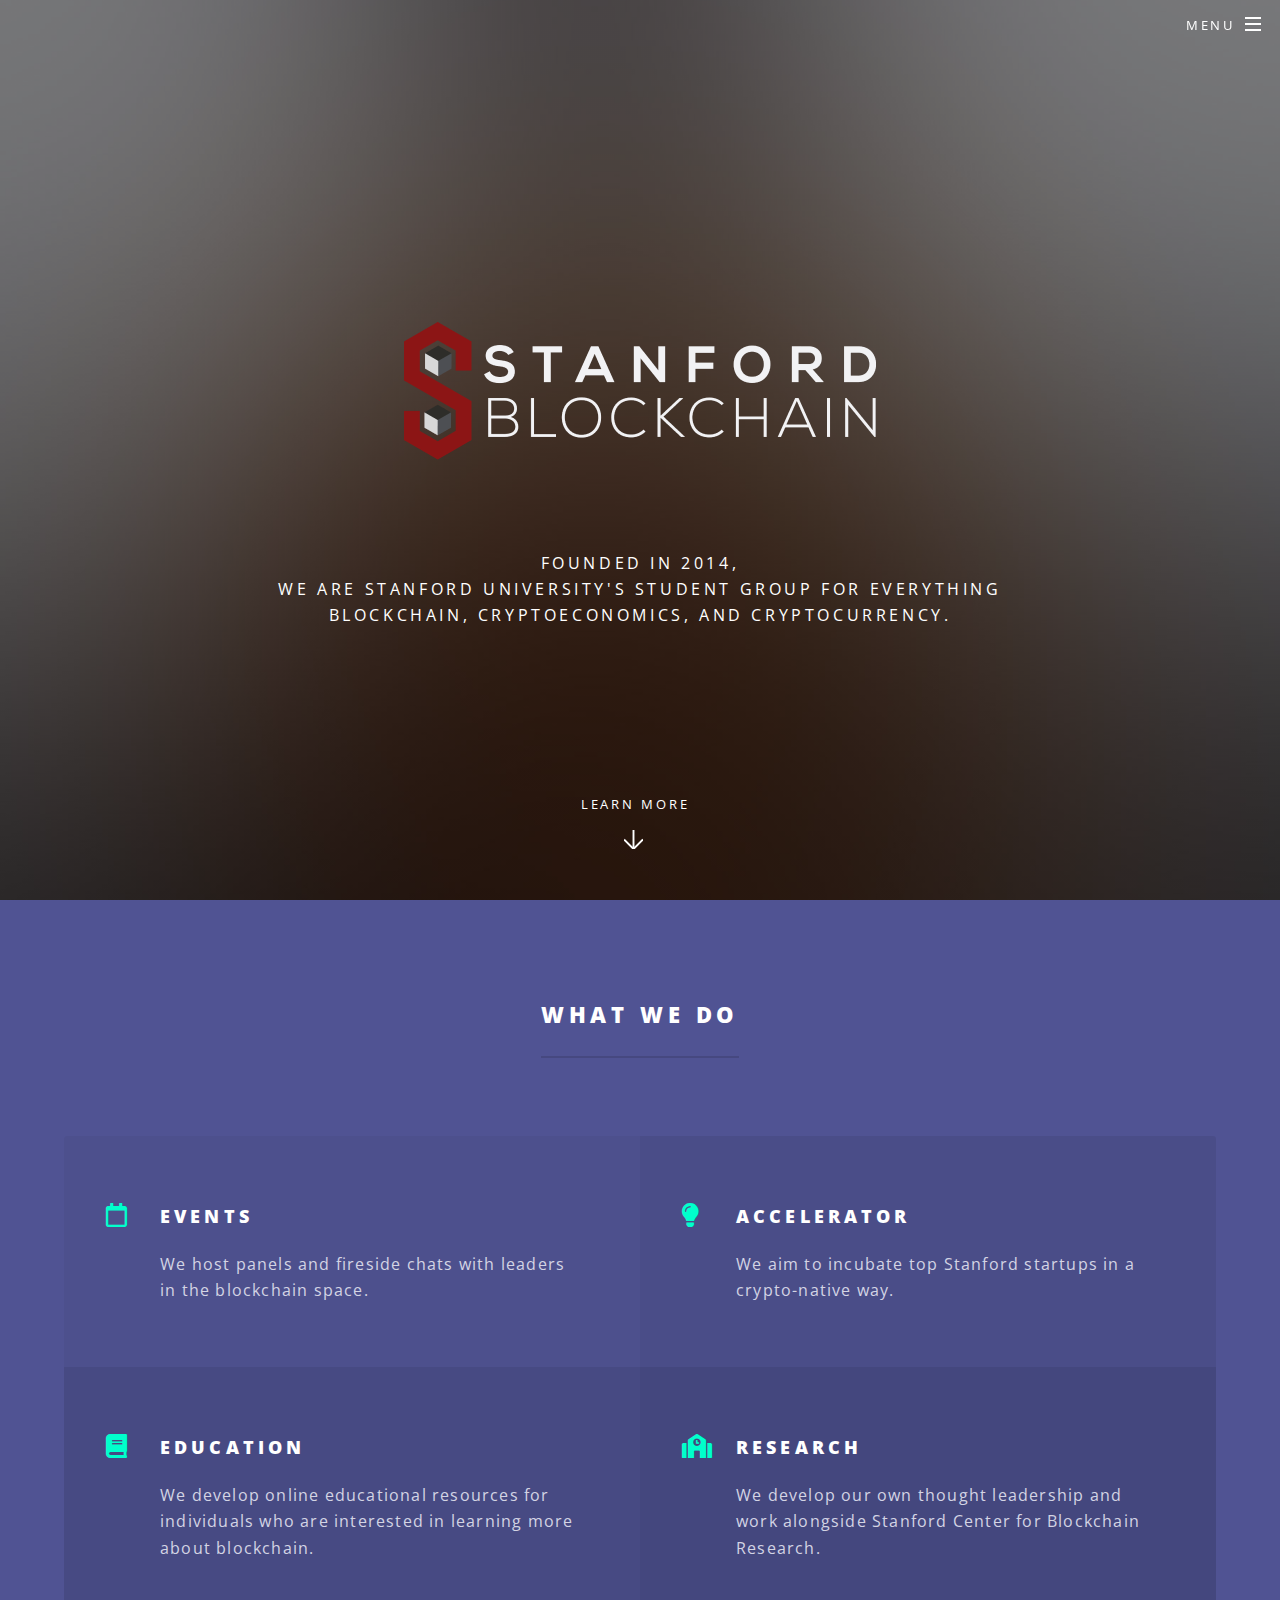
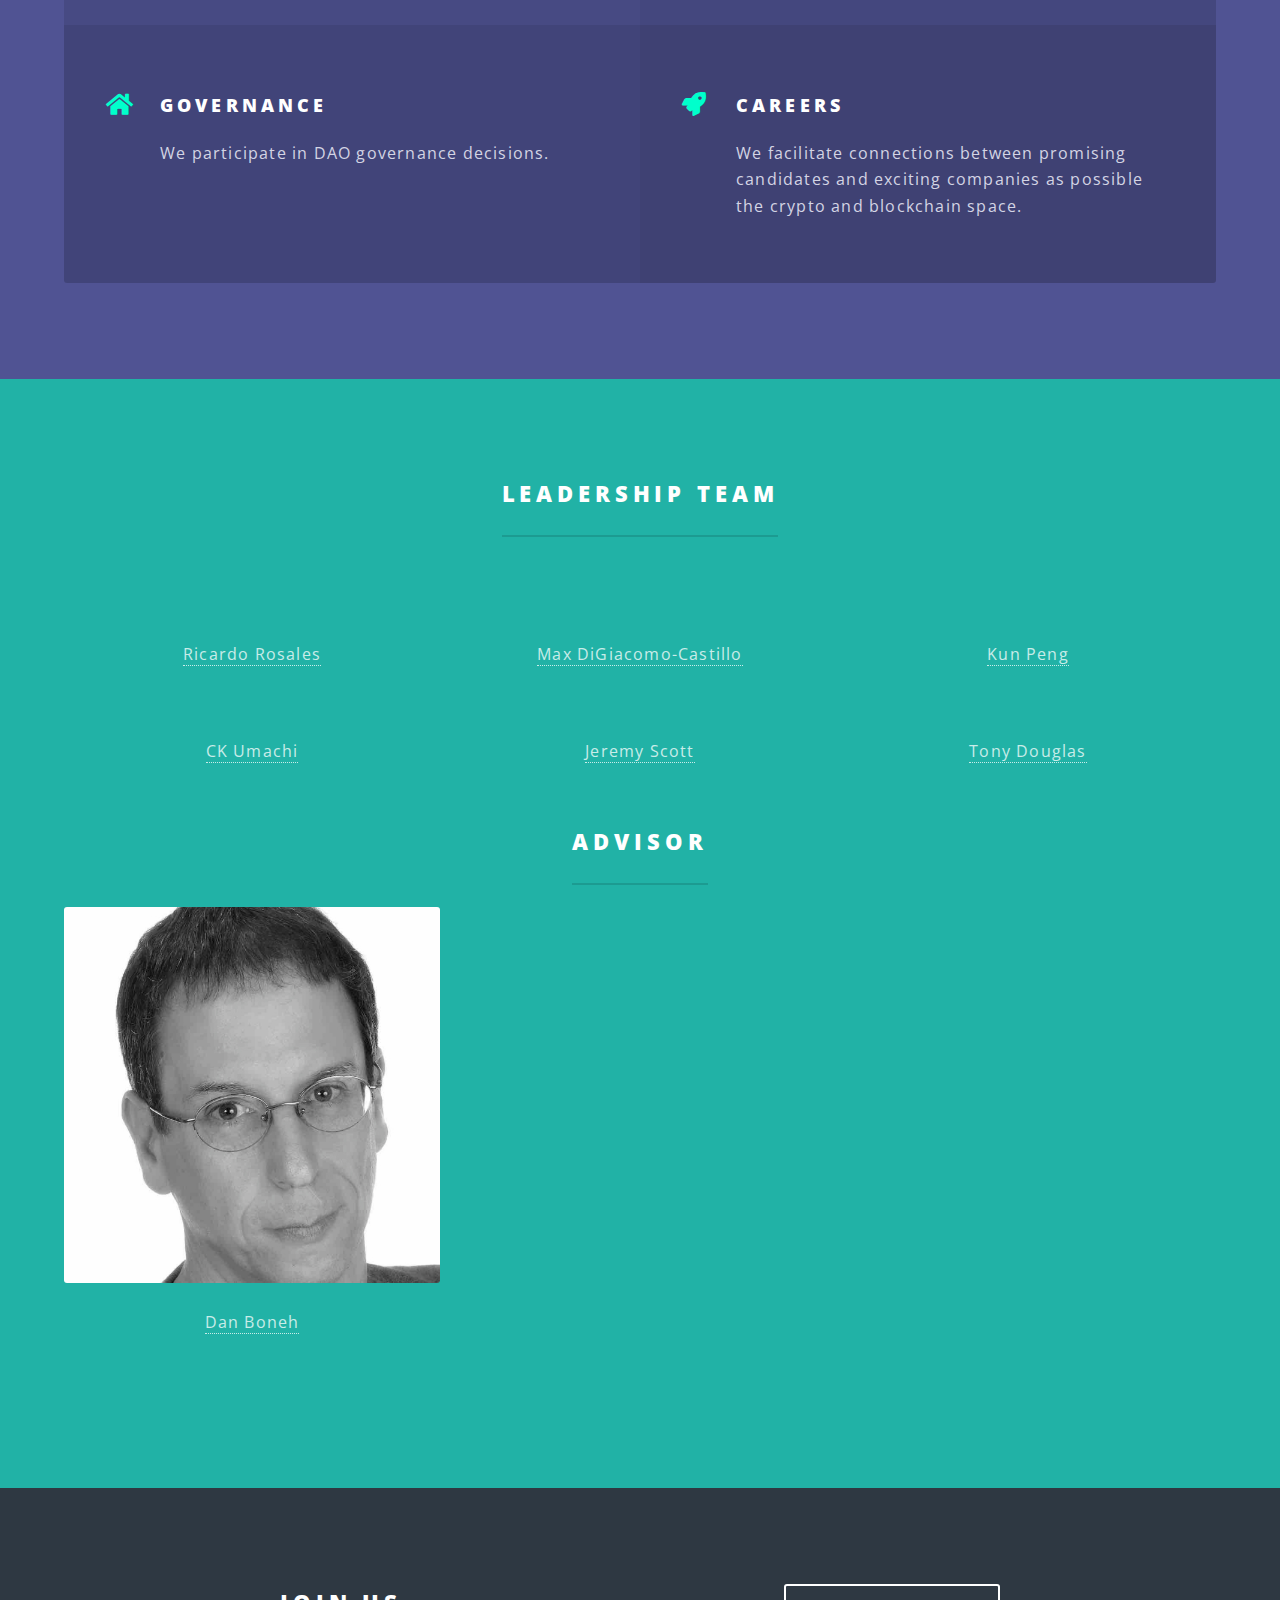
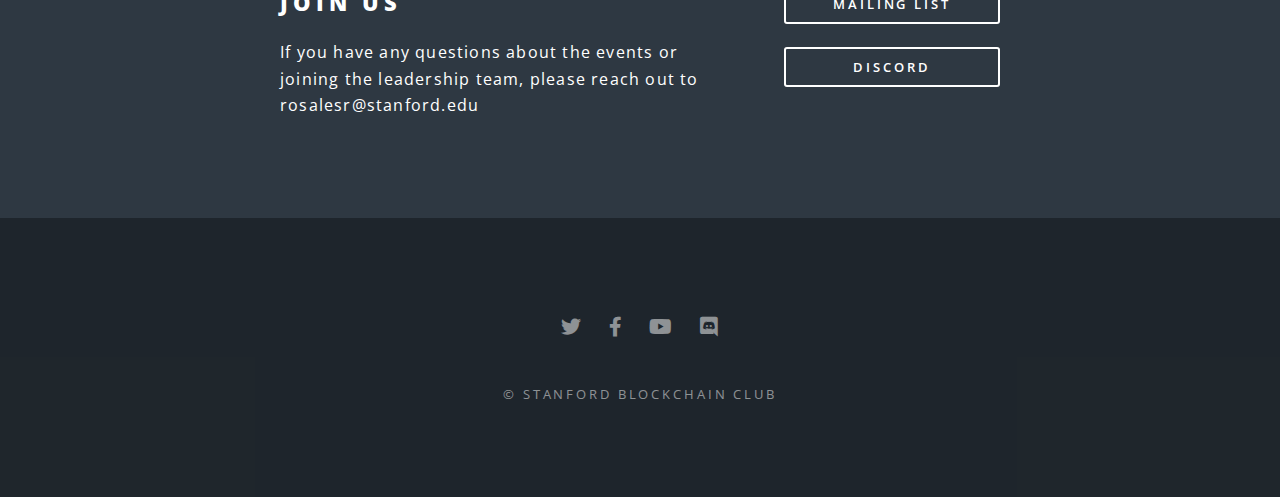
==== commit cc7ac58e: "added advisor section" ====
--- a/index.html
+++ b/index.html
@@ -53,18 +53,18 @@
 							<ul class="features">
 								<li class="icon fa-calendar">
 									<h3>Events</h3>
-									<p>We host panels and fireside chats with leaders in the crypto and blockchain space.</p>
+									<p>We host panels and fireside chats with leaders in the blockchain space.</p>
 								</li>
 								<li class="icon solid fa-lightbulb">
 									<h3>Accelerator</h3>
-									<p>We help Stanford crypto startups buidl from 0 to 1.</p>
+									<p>We aim to incubate top Stanford startups in a crypto-native way.</p>
 									<li class="icon solid fa-book">
 										<h3>Education</h3>
-										<p>We develop online educational resources for individuals who are interested in learning more about crypto and blockchain.</p>
+										<p>We develop online educational resources for individuals who are interested in learning more about blockchain.</p>
 									</li>
 									<li class="icon solid fa-school">
 										<h3>Research</h3>
-										<p>We develop our own thought leadership and work alongside <a href="https://cbr.stanford.edu/">Center for Blockchain Research</a>.</p>
+										<p>We develop our own thought leadership and work alongside Stanford Center for Blockchain Research.</p>
 									</li>
 								</li>
 								<li class="icon solid fa-home">
@@ -73,7 +73,7 @@
 								</li>
 								<li class="icon solid fa-rocket">
 									<h3>Careers</h3>
-									<p>We facilitate connections between promising candidates and exciting crypto and blockchain companies.</p>
+									<p>We facilitate connections between promising candidates and exciting companies as possible the crypto and blockchain space.</p>
 								</li>
 							</ul>
 						</div>
@@ -98,23 +98,19 @@
 								<div class="col-4"><span class="image fit"><img src="images/Jeremy.jpg" alt="" /><br><p><a href="https://www.linkedin.com/in/jeremy-charlton-scott-4682031b7/"> Jeremy Scott </a></p></span></div>
 
 								<div class="col-4"><span class="image fit"><img src="images/Tony.jpg" alt="" /><br><p><a href="https://www.linkedin.com/in/tony-douglas-jr/"> Tony Douglas </a></p></span></div>
+								</div>
 
+								<br>
+								<header class="major">
+								<h2>Advisor</h2> <br>
+								<header>
+								<div class="row gtr-50 gtr-uniform">
+								<div class="col-4"><span class="image fit"><img src="images/dabo.jpg" alt="" /><br><p><a href="https://profiles.stanford.edu/dan-boneh"> Dan Boneh </a></p> </span></div>
 								</div>
 								</div>
 
+							</div>
 						</section>
-
-<!--						<section id="two" class="wrapper style1 special">-->
-<!--							<div class="inner">-->
-<!--								<header class="major">-->
-<!--									<h2>Faculty Adviser</h2>-->
-<!--								</header>-->
-
-<!--								<div class="col-4"><span class="image fit"><img src="images/dabo.jpg" alt="" /><br><p><a href="https://crypto.stanford.edu/~dabo/"> Dan Boneh </a></p></span></div>-->
-
-<!--								</div>-->
-
-<!--						</section>-->
 
 				<!-- Join Us -->
 					<section id="cta" class="wrapper style4">
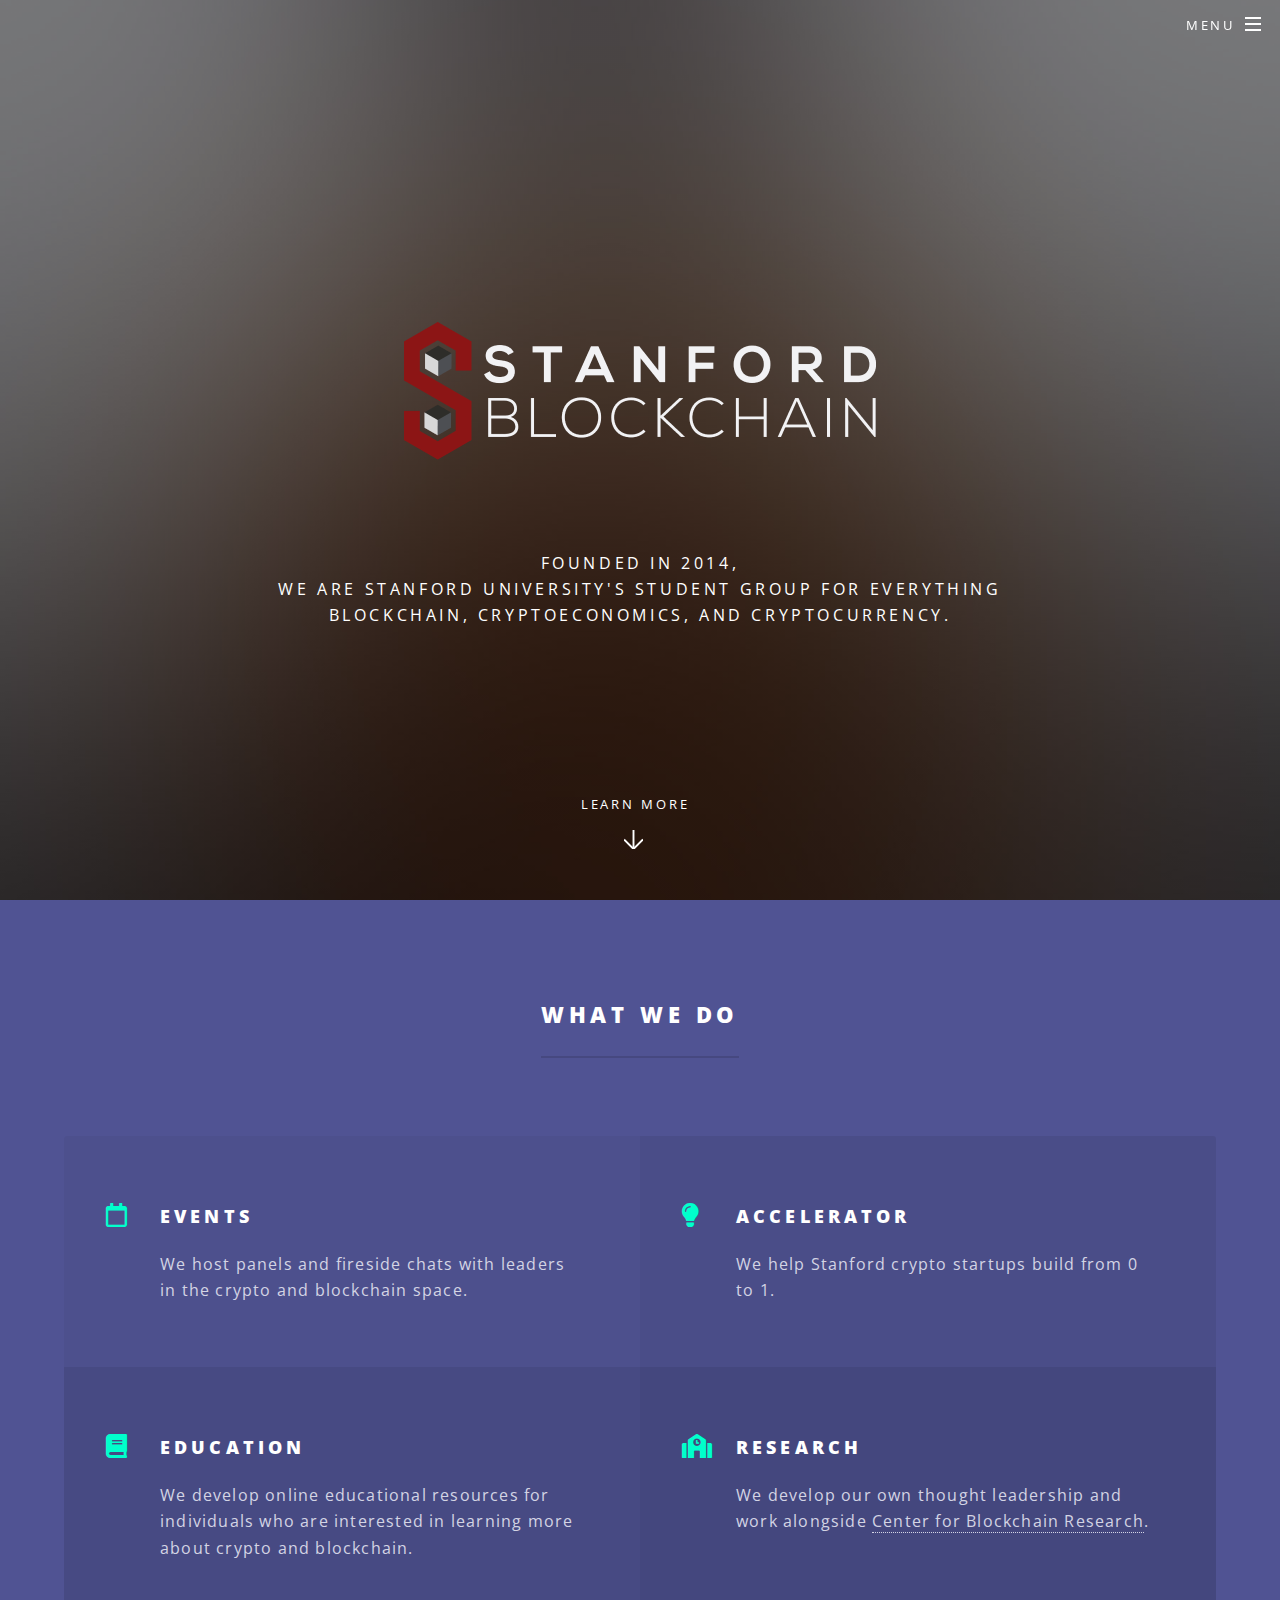
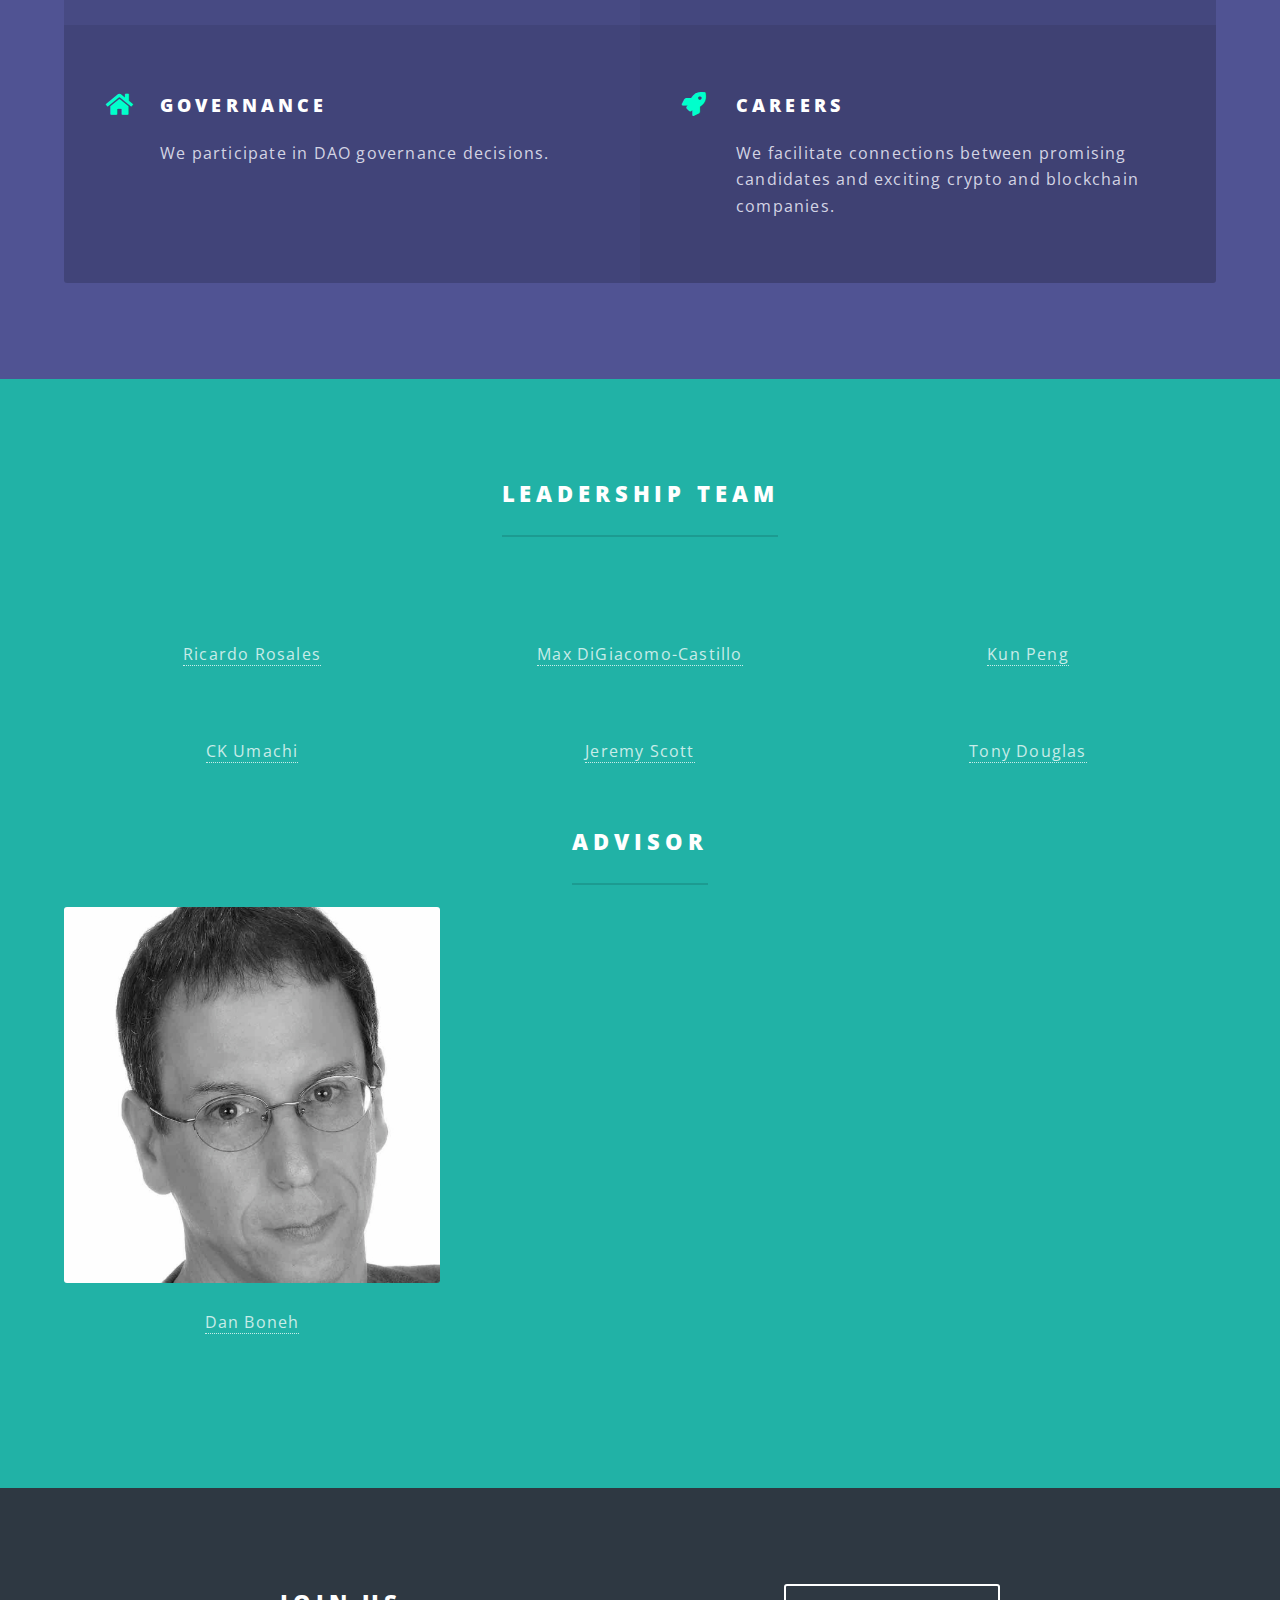
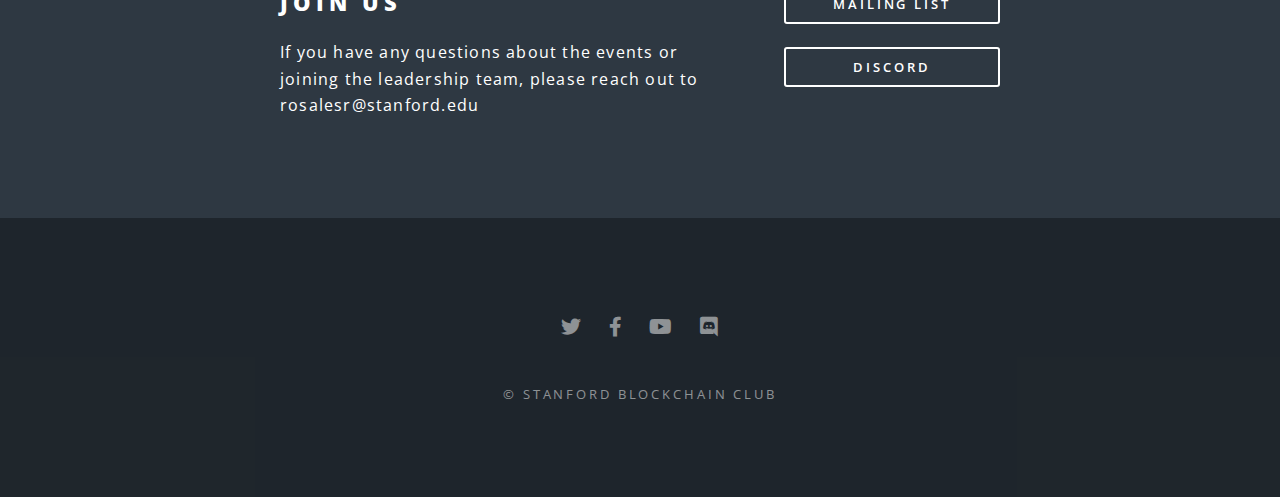
==== commit 726360d6: "added favicon" ====
--- a/index.html
+++ b/index.html
@@ -5,6 +5,7 @@
 		<meta charset="utf-8" />
 		<meta name="viewport" content="width=device-width, initial-scale=1, user-scalable=no" />
 		<link rel="stylesheet" href="assets/css/main.css" />
+		<link rel="icon" type="image/png" href="images/favicon.png"/>
 		<noscript><link rel="stylesheet" href="assets/css/noscript.css" /></noscript>
 	</head>
 	<body class="landing is-preload">
@@ -53,18 +54,18 @@
 							<ul class="features">
 								<li class="icon fa-calendar">
 									<h3>Events</h3>
-									<p>We host panels and fireside chats with leaders in the blockchain space.</p>
+									<p>We host panels and fireside chats with leaders in the crypto and blockchain space.</p>
 								</li>
 								<li class="icon solid fa-lightbulb">
 									<h3>Accelerator</h3>
-									<p>We aim to incubate top Stanford startups in a crypto-native way.</p>
+									<p>We help Stanford crypto startups build from 0 to 1.</p>
 									<li class="icon solid fa-book">
 										<h3>Education</h3>
-										<p>We develop online educational resources for individuals who are interested in learning more about blockchain.</p>
+										<p>We develop online educational resources for individuals who are interested in learning more about crypto and blockchain.</p>
 									</li>
 									<li class="icon solid fa-school">
 										<h3>Research</h3>
-										<p>We develop our own thought leadership and work alongside Stanford Center for Blockchain Research.</p>
+										<p>We develop our own thought leadership and work alongside <a href="https://cbr.stanford.edu/">Center for Blockchain Research</a>.</p>
 									</li>
 								</li>
 								<li class="icon solid fa-home">
@@ -73,7 +74,7 @@
 								</li>
 								<li class="icon solid fa-rocket">
 									<h3>Careers</h3>
-									<p>We facilitate connections between promising candidates and exciting companies as possible the crypto and blockchain space.</p>
+									<p>We facilitate connections between promising candidates and exciting crypto and blockchain companies.</p>
 								</li>
 							</ul>
 						</div>
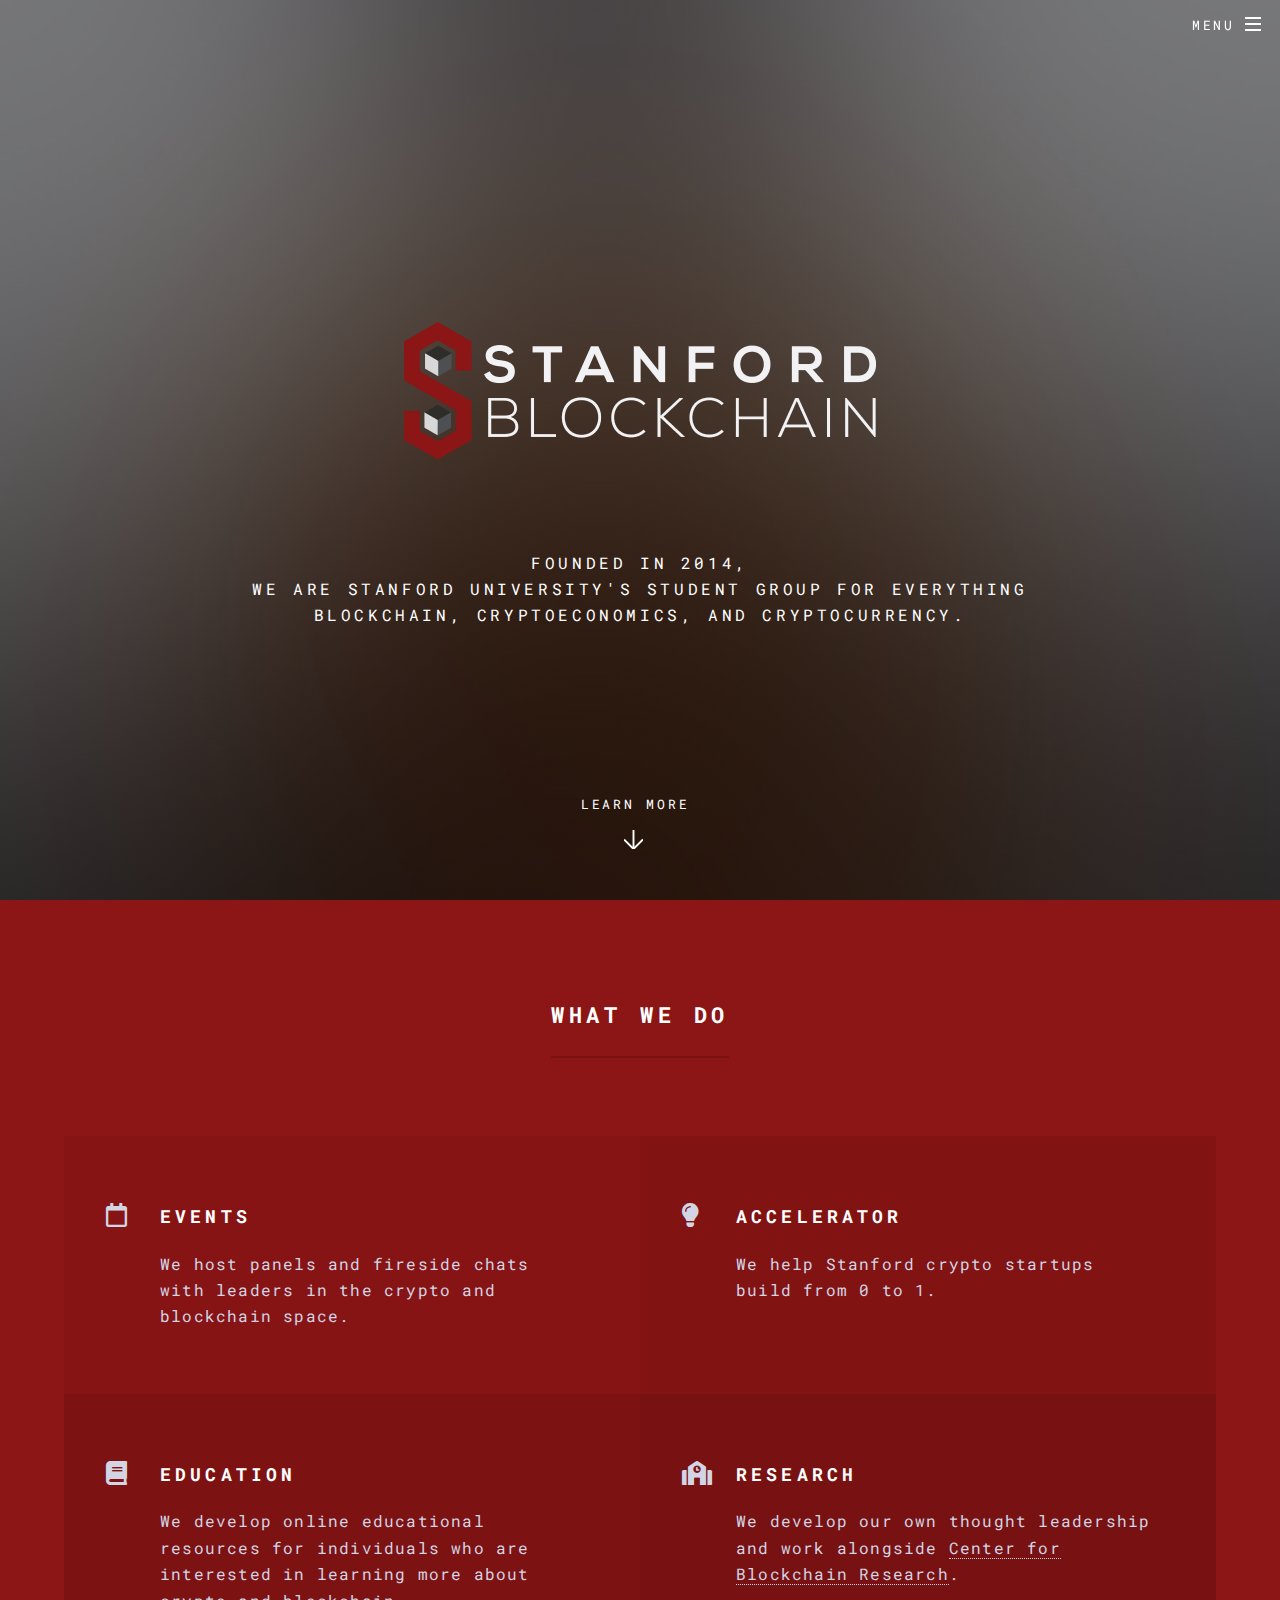
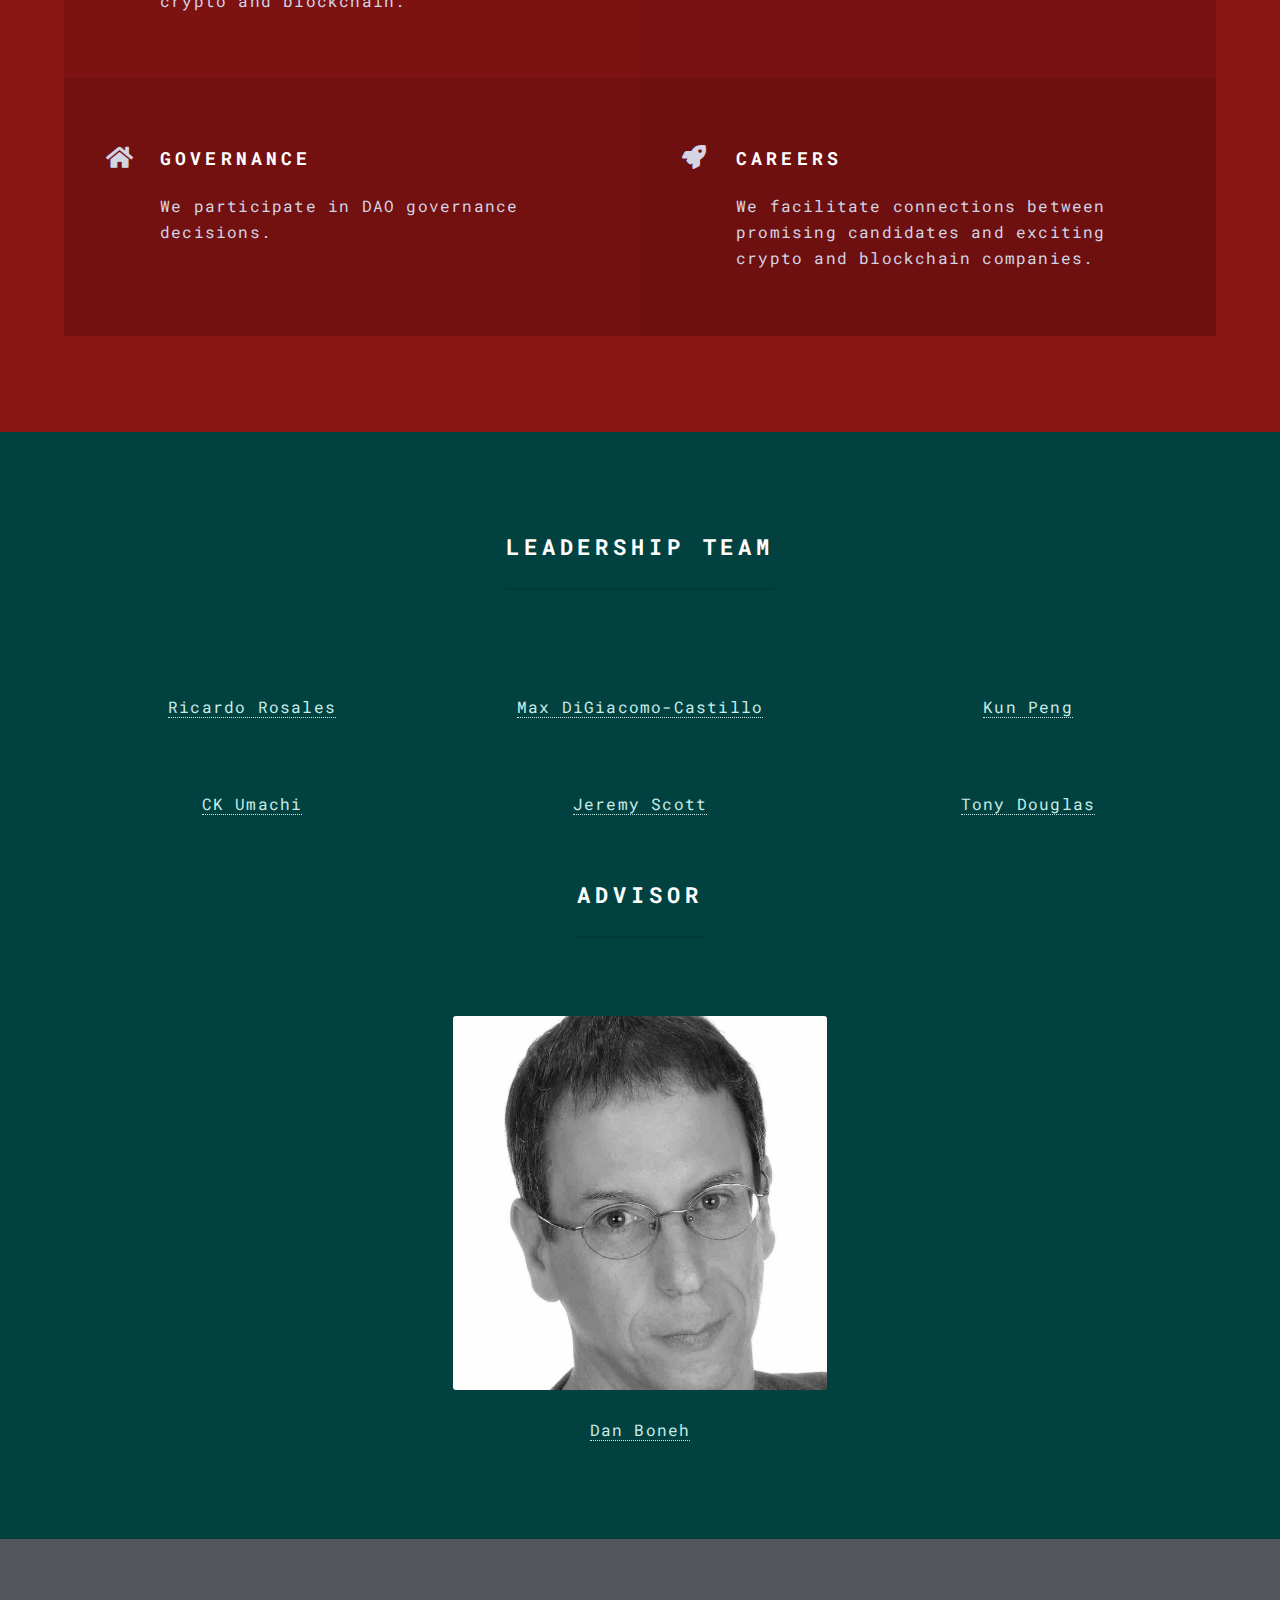
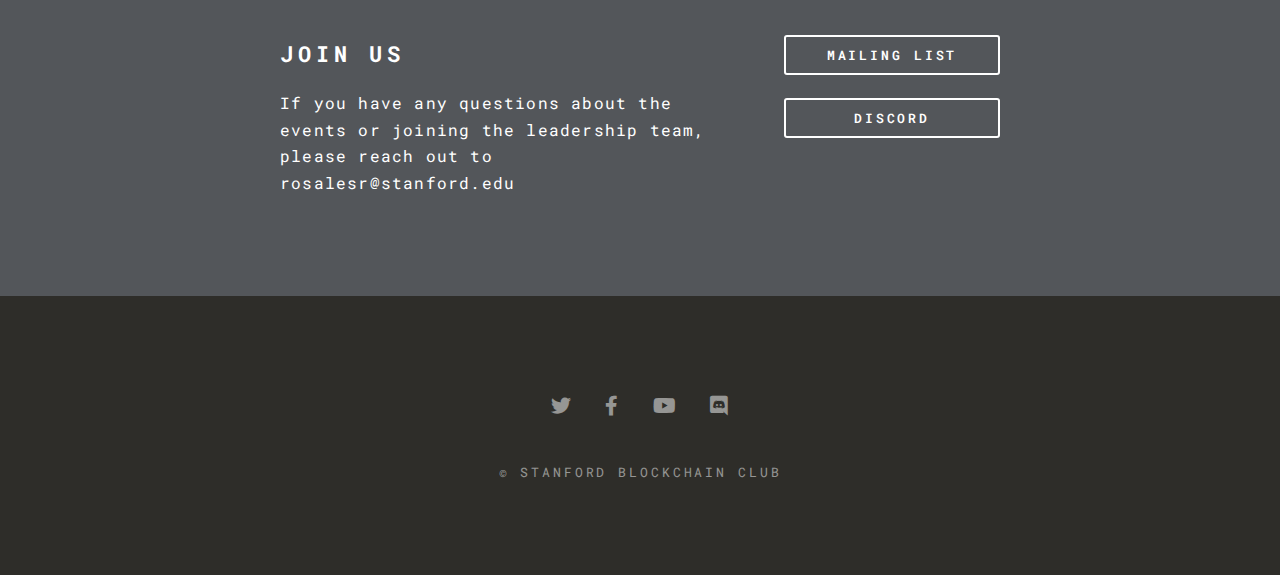
==== commit ce68cd26: "centered" ====
--- a/index.html
+++ b/index.html
@@ -104,8 +104,8 @@
 								<br>
 								<header class="major">
 								<h2>Advisor</h2> <br>
-								<header>
-								<div class="row gtr-50 gtr-uniform">
+							</header>
+								<div id="advisor">
 								<div class="col-4"><span class="image fit"><img src="images/dabo.jpg" alt="" /><br><p><a href="https://profiles.stanford.edu/dan-boneh"> Dan Boneh </a></p> </span></div>
 								</div>
 								</div>
--- a/assets/css/main.css
+++ b/assets/css/main.css
@@ -1,5 +1,5 @@
 @import url(fontawesome-all.min.css);
-@import url("https://fonts.googleapis.com/css?family=Open+Sans:400,400italic,600,600italic,800,800italic");
+@import url('https://fonts.googleapis.com/css2?family=Roboto+Mono:wght@300&display=swap');
 
 /*
 	Spectral by HTML5 UP
@@ -15,7 +15,6 @@
 u, i, center, dl, dt, dd, ol, ul, li, fieldset,
 form, label, legend, table, caption, tbody,
 tfoot, thead, tr, th, td, article, aside,
-canvas, details, embed, figure, figcaption,
 footer, header, hgroup, menu, nav, output, ruby,
 section, summary, time, mark, audio, video {
 	margin: 0;
@@ -87,7 +86,7 @@
 	}
 
 	body {
-		background: #2e3842;
+		background: #2E2D29;
 	}
 
 		body.is-preload *, body.is-preload *:before, body.is-preload *:after {
@@ -103,7 +102,7 @@
 
 	body, input, select, textarea {
 		color: #fff;
-		font-family: "Open Sans", Helvetica, sans-serif;
+		font-family: "Roboto Mono", monospace;
 		font-size: 15pt;
 		font-weight: 400;
 		letter-spacing: 0.075em;
@@ -1949,7 +1948,7 @@
 
 		input[type="checkbox"]:checked + label:before,
 		input[type="radio"]:checked + label:before {
-			background: #2e3842;
+			background: #2E2D29;
 			color: #fff;
 			content: '\f00c';
 		}
@@ -2078,15 +2077,15 @@
 			}
 
 		.icon.style1 {
-			color: #00ffcc;
+			color: #ffffff;
 		}
 
 		.icon.style2 {
-			color: #00f0ff;
+			color: #ffffff;
 		}
 
 		.icon.style3 {
-			color: #76ddff;
+			color: #ffffff;
 		}
 
 /* Image */
@@ -2604,7 +2603,7 @@
 
 			.features li:before {
 				display: block;
-				color: #00ffcc;
+				color: #fffff;
 				position: absolute;
 				left: 1.75em;
 				top: 2.75em;
@@ -2817,7 +2816,7 @@
 		}
 
 		.wrapper.style1 {
-			background-color: #21b2a6;
+			background-color: #014240;
 			color: #c8ece9;
 		}
 
@@ -2976,11 +2975,12 @@
 			}
 
 		.wrapper.style2 {
-			background-color: #2e3842;
-		}
+			background-color: #2E2D29;
+		}
+
 
 		.wrapper.style3 {
-			background-color: #505393;
+			background-color: #8C1515;
 			color: #d3d4e4;
 		}
 
@@ -3139,7 +3139,7 @@
 			}
 
 		.wrapper.style4 {
-			background-color: transparent;
+			background-color: #53565A;
 		}
 
 		.wrapper.style5 {
@@ -3148,11 +3148,11 @@
 		}
 
 			.wrapper.style5 strong, .wrapper.style5 b {
-				color: #2E3842;
+				color: #2E2D29;
 			}
 
 			.wrapper.style5 h2, .wrapper.style5 h3, .wrapper.style5 h4, .wrapper.style5 h5, .wrapper.style5 h6 {
-				color: #2E3842;
+				color: #2E2D29;
 			}
 
 			.wrapper.style5 hr {
@@ -3180,7 +3180,7 @@
 			}
 
 			.wrapper.style5 label {
-				color: #2E3842;
+				color: #2E2D29;
 			}
 
 			.wrapper.style5 input[type="text"],
@@ -3196,7 +3196,7 @@
 			}
 
 				.wrapper.style5 select option {
-					color: #2E3842;
+					color: #2E2D29;
 					background: #ffffff;
 				}
 
@@ -3212,7 +3212,7 @@
 
 			.wrapper.style5 input[type="checkbox"]:checked + label:before,
 			.wrapper.style5 input[type="radio"]:checked + label:before {
-				background: #2E3842;
+				background: #2E2D29;
 				color: #ffffff;
 			}
 
@@ -3253,7 +3253,7 @@
 				}
 
 			.wrapper.style5 table th {
-				color: #2E3842;
+				color: #2E2D29;
 			}
 
 			.wrapper.style5 table thead {
@@ -3274,7 +3274,7 @@
 			.wrapper.style5 button,
 			.wrapper.style5 .button {
 				box-shadow: inset 0 0 0 2px #dfdfdf;
-				color: #2E3842;
+				color: #2E2D29;
 			}
 
 				.wrapper.style5 input[type="submit"]:hover,
@@ -3351,7 +3351,7 @@
 		-ms-transition: -ms-transform 0.5s ease;
 		transition: transform 0.5s ease;
 		-webkit-overflow-scrolling: touch;
-		background: #21b2a6;
+		background: #8C1515;
 		color: #ffffff;
 		height: 100%;
 		max-width: 80%;
@@ -3445,7 +3445,7 @@
 		-webkit-transition: background-color 0.2s ease;
 		-ms-transition: background-color 0.2s ease;
 		transition: background-color 0.2s ease;
-		background: #2e3842;
+		background: #2E2D29;
 		height: 3em;
 		left: 0;
 		line-height: 3em;
@@ -3694,7 +3694,7 @@
 			-ms-transition-delay: 1.25s;
 			transition-delay: 1.25s;
 			content: '';
-			background: #2e3842;
+			background: #2E2D29;
 			display: block;
 			width: 100%;
 			height: 100%;
@@ -3886,7 +3886,7 @@
 
 	#footer {
 		padding: 6em 0 4em 0 ;
-		background-color: #1d242a;
+		background-color: #2E2D29;
 		text-align: center;
 	}
 
@@ -3976,7 +3976,7 @@
 	}
 
 	body.landing #footer {
-		background-color: rgba(29, 36, 42, 0.9);
+		background-color: #2E2D29);
 	}
 
 	body.is-mobile.landing #page-wrapper {
@@ -3997,3 +3997,10 @@
 	body.is-mobile.landing #footer {
 		background-color: #1d242a;
 	}
+
+	#advisor {
+		display: block;
+    margin-left: auto;
+		margin-right: auto;
+		width: 32.5%;
+	}
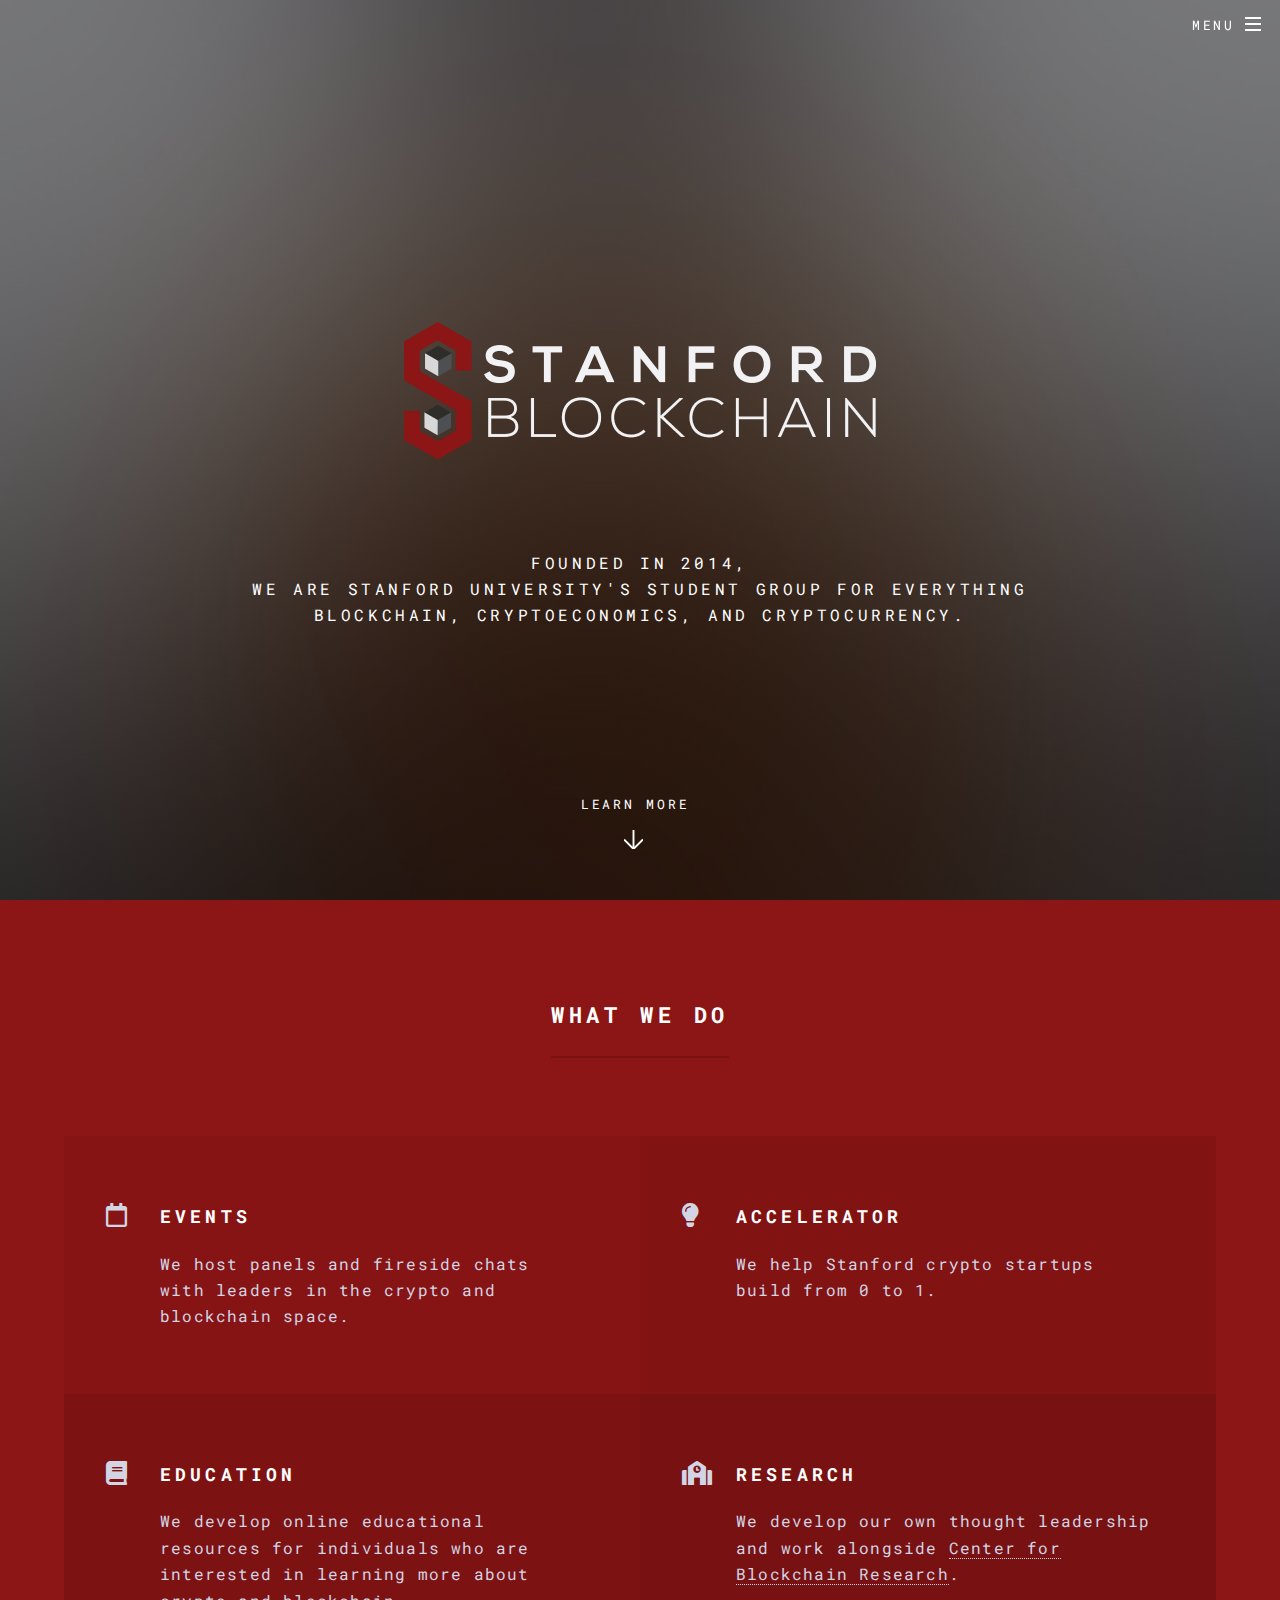
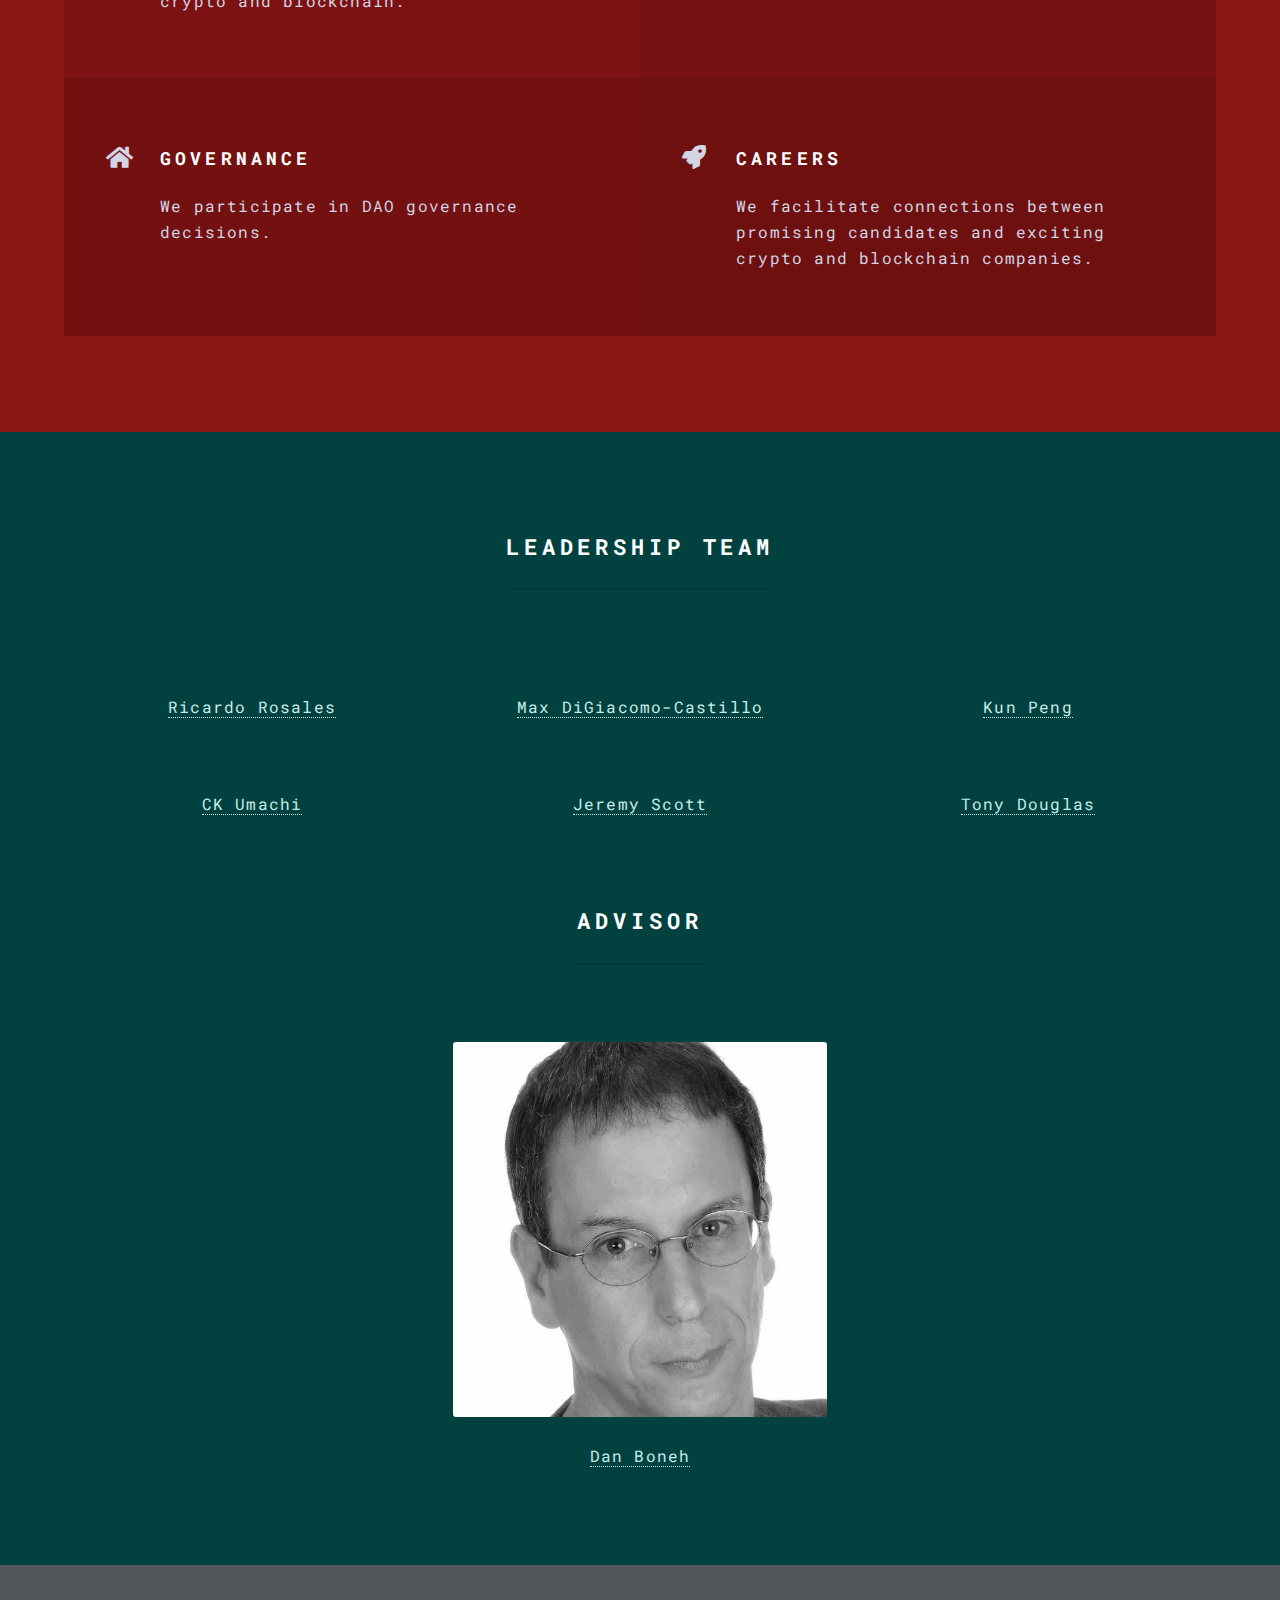
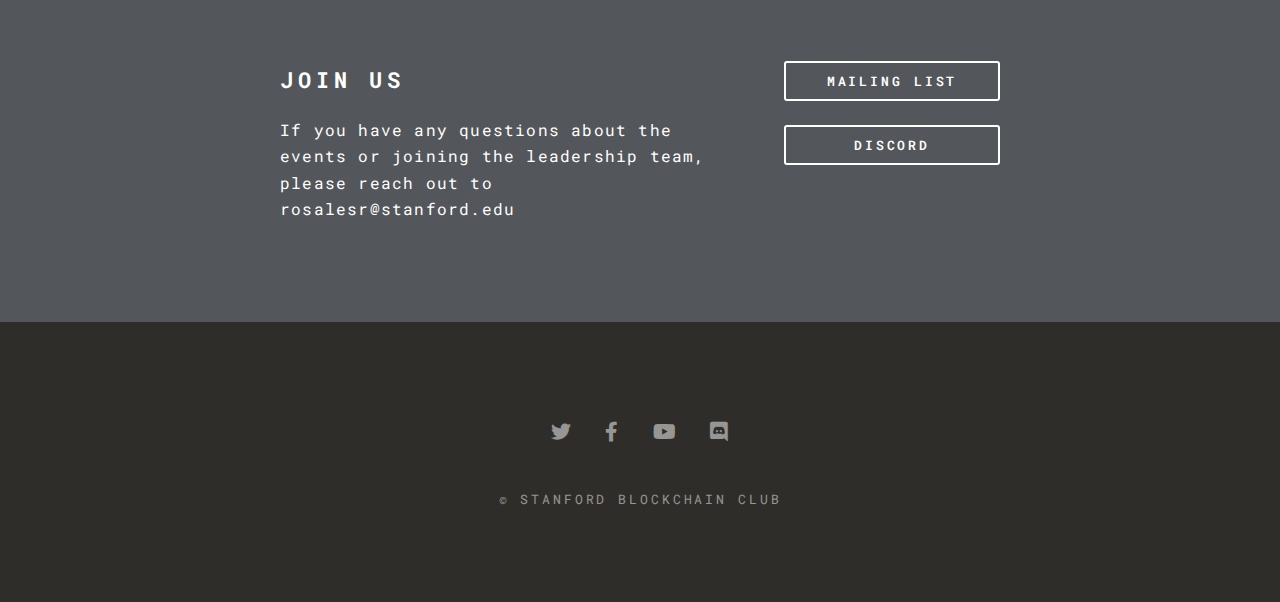
==== commit 3287bde8: "Update index.html" ====
--- a/index.html
+++ b/index.html
@@ -101,7 +101,7 @@
 								<div class="col-4"><span class="image fit"><img src="images/Tony.jpg" alt="" /><br><p><a href="https://www.linkedin.com/in/tony-douglas-jr/"> Tony Douglas </a></p></span></div>
 								</div>
 
-								<br>
+								<br><br>
 								<header class="major">
 								<h2>Advisor</h2> <br>
 							</header>
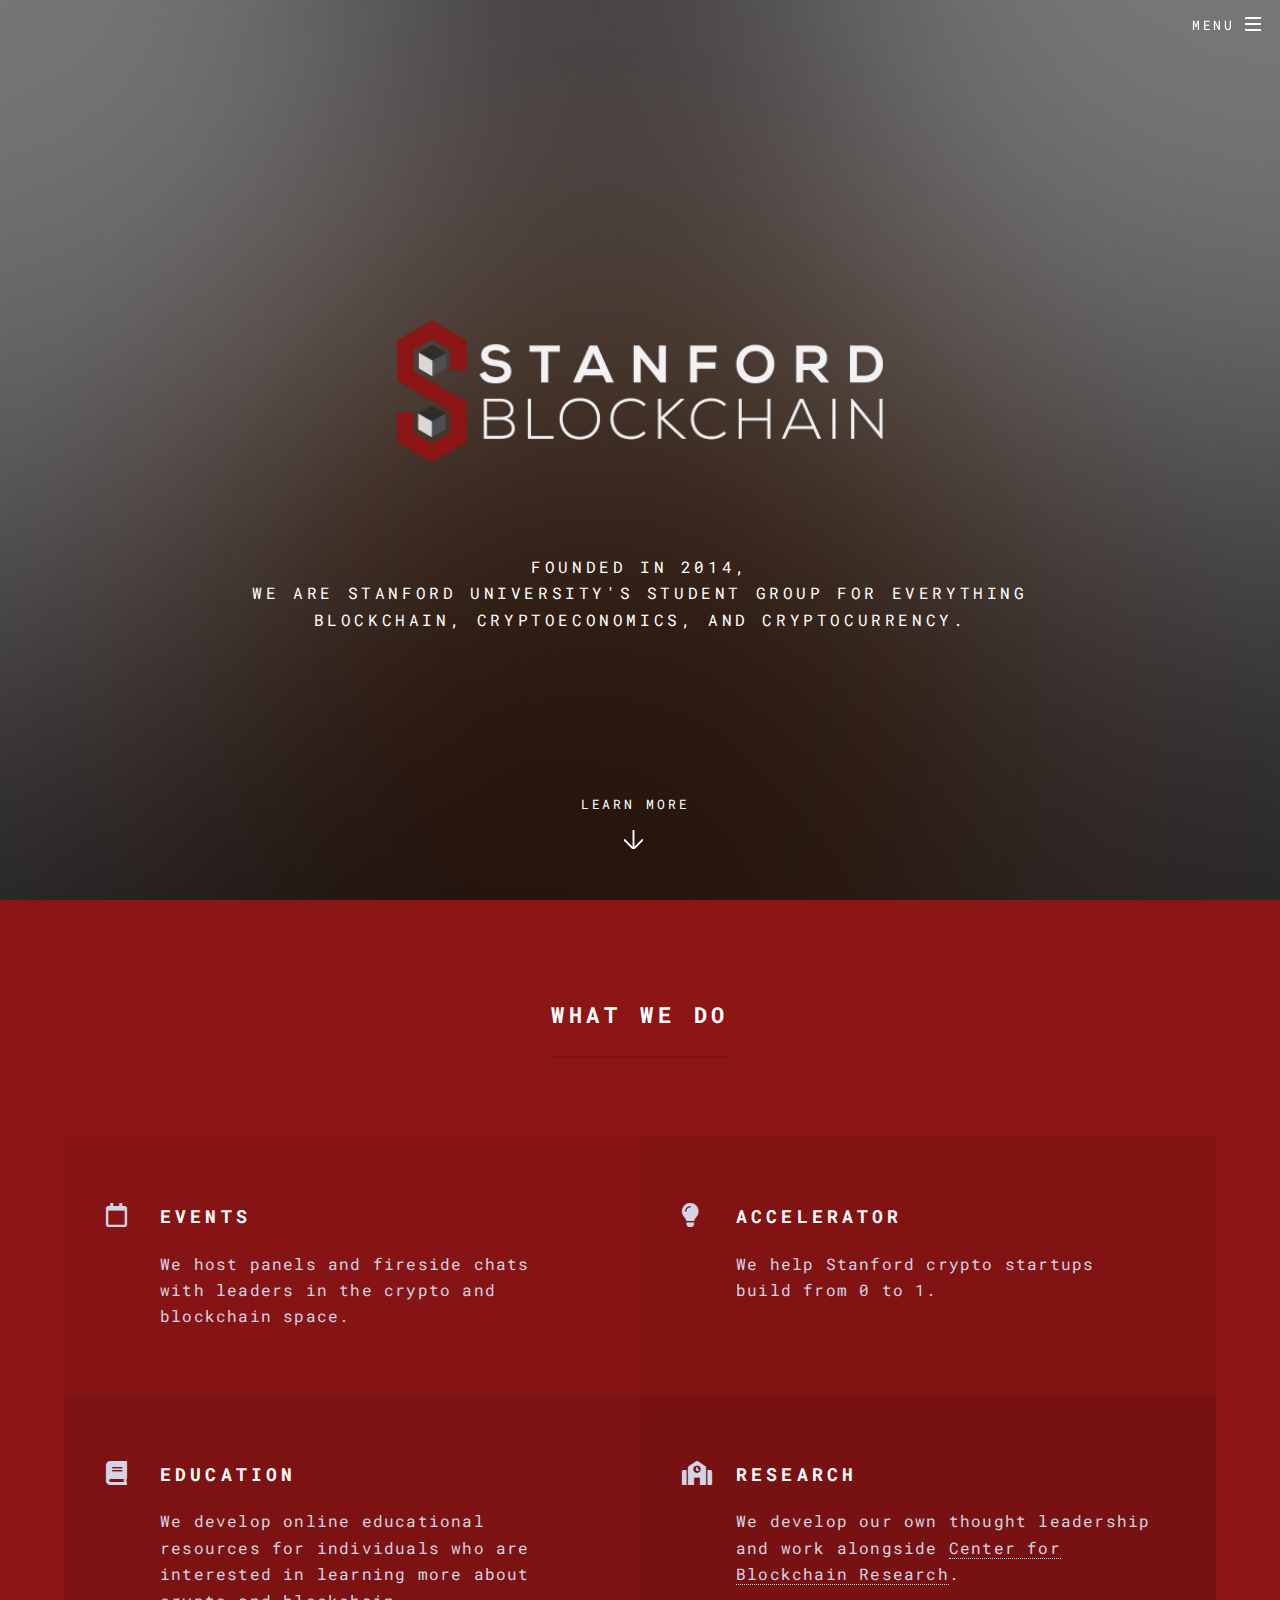
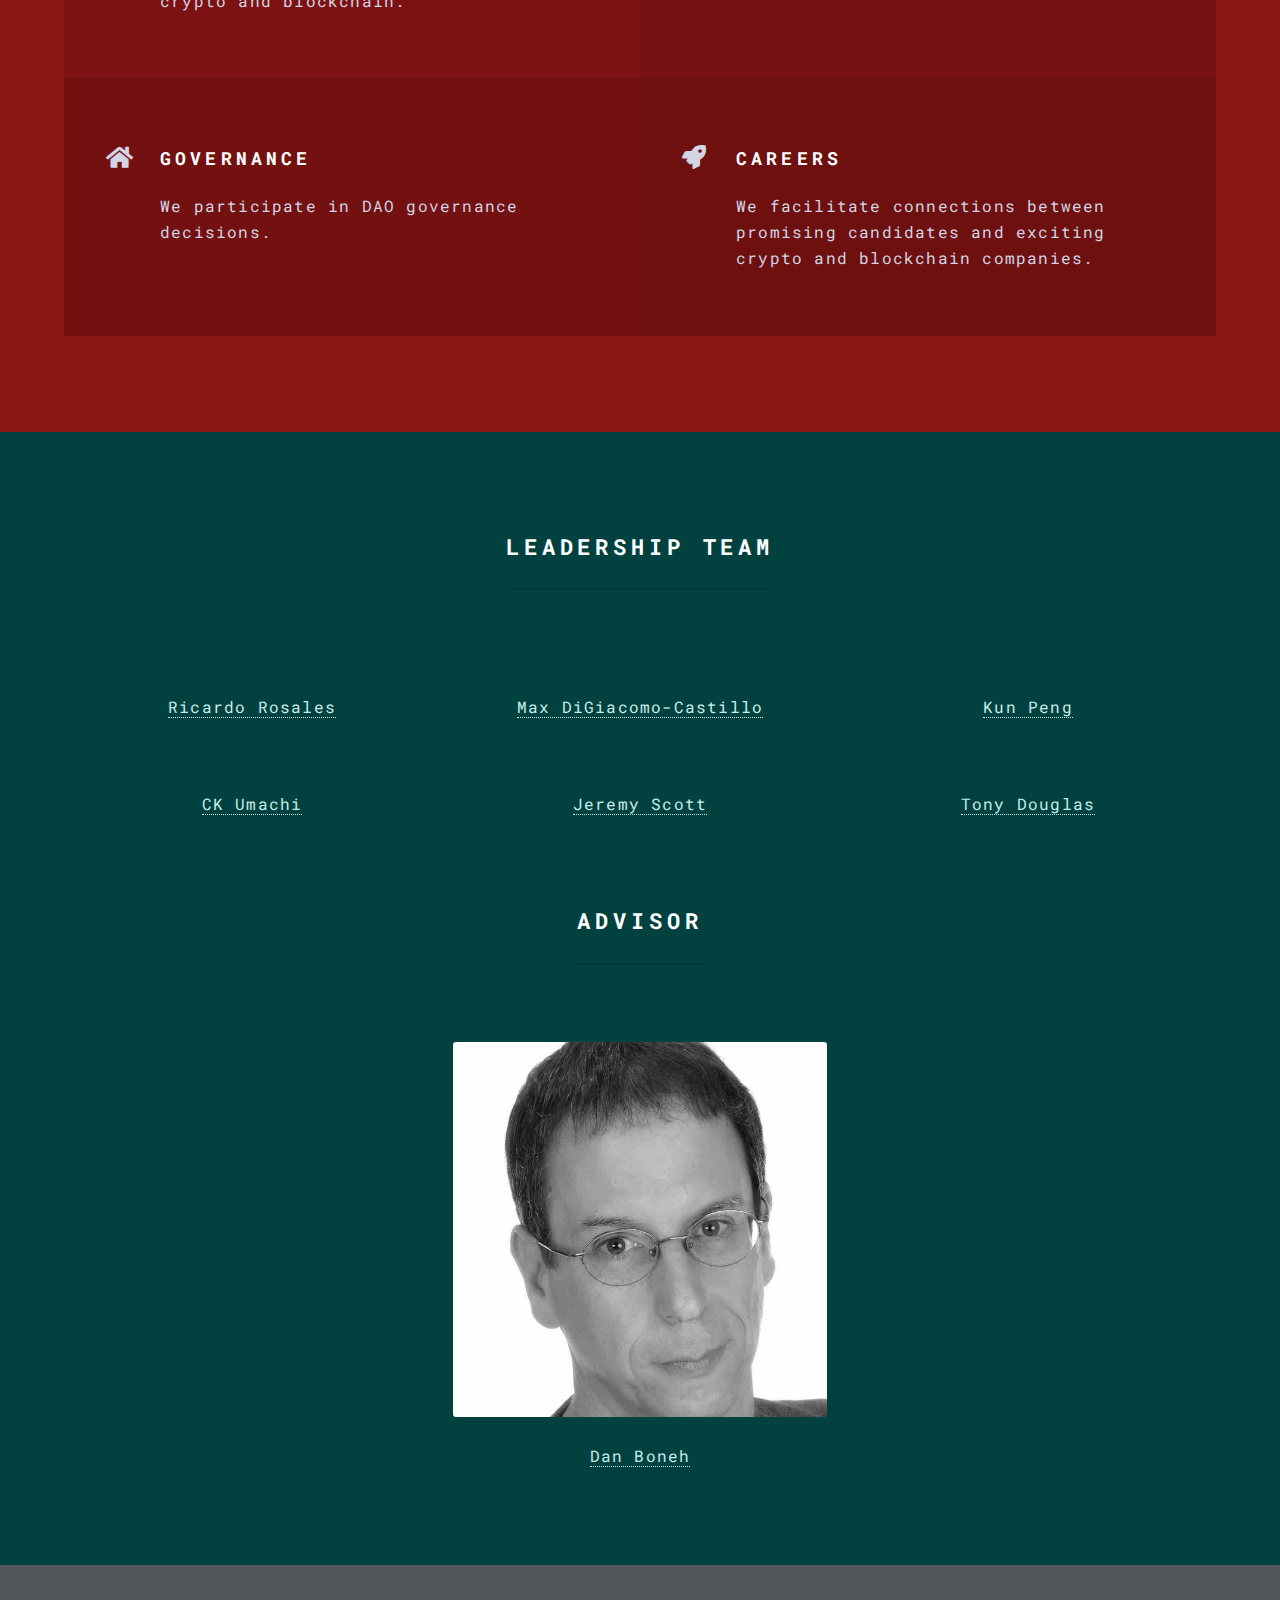
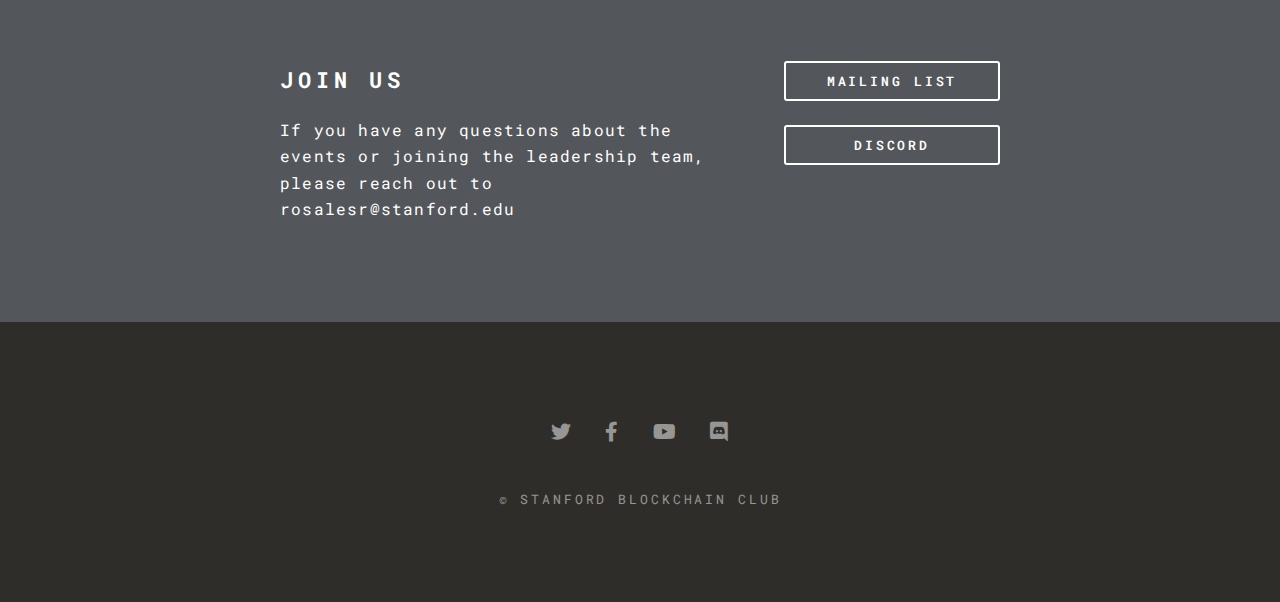
==== commit 6819b02e: "responsive updates" ====
--- a/index.html
+++ b/index.html
@@ -36,7 +36,7 @@
 				<!-- Banner -->
 					<section id="banner">
 						<div class="inner">
-							<img src="images/logo.png" alt="" />
+							<img id= "sbclogo" src="images/logo.png" alt="" />
 							<!-- <h2>Stanford Blockchain Club</h2> -->
 							<p>Founded in 2014, <br />
 							We are Stanford University's student group for everything <br/>
--- a/assets/css/main.css
+++ b/assets/css/main.css
@@ -4004,3 +4004,7 @@
 		margin-right: auto;
 		width: 32.5%;
 	}
+
+	#sbclogo {
+		width: 50%
+	}
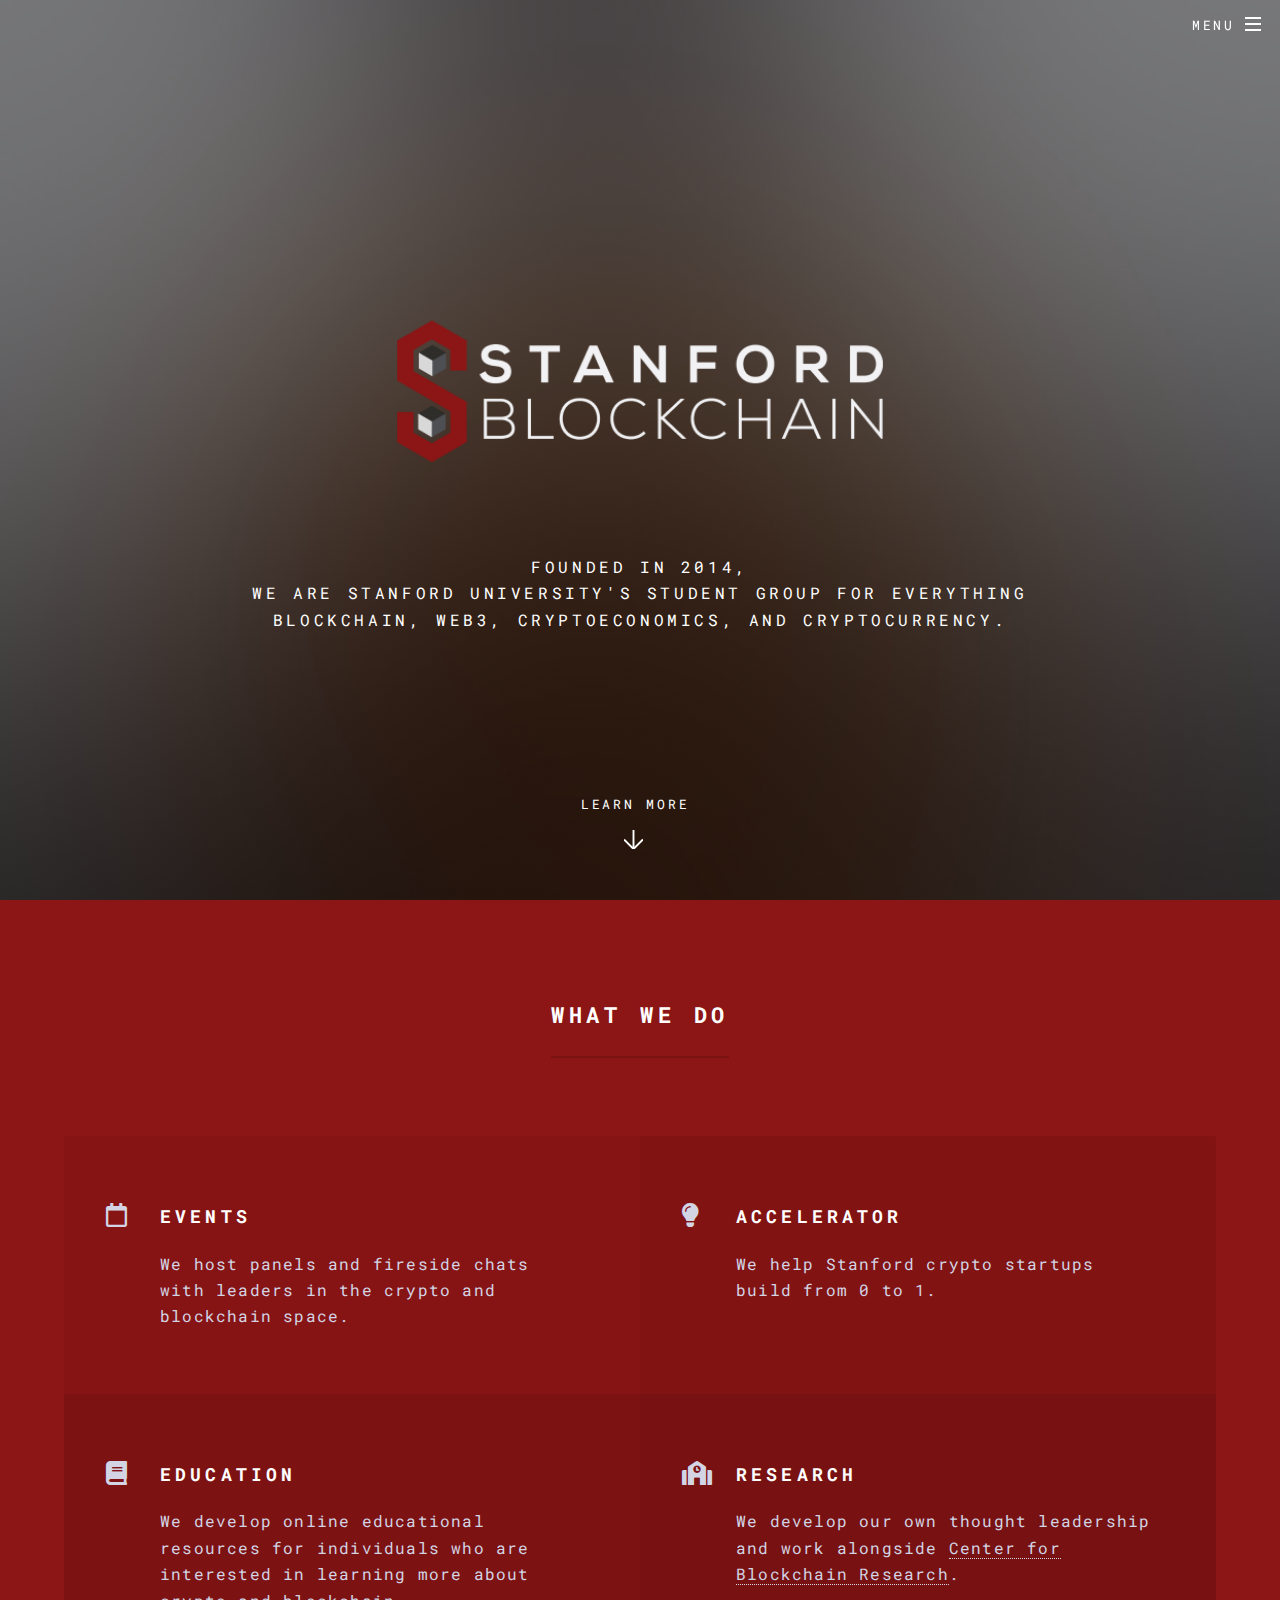
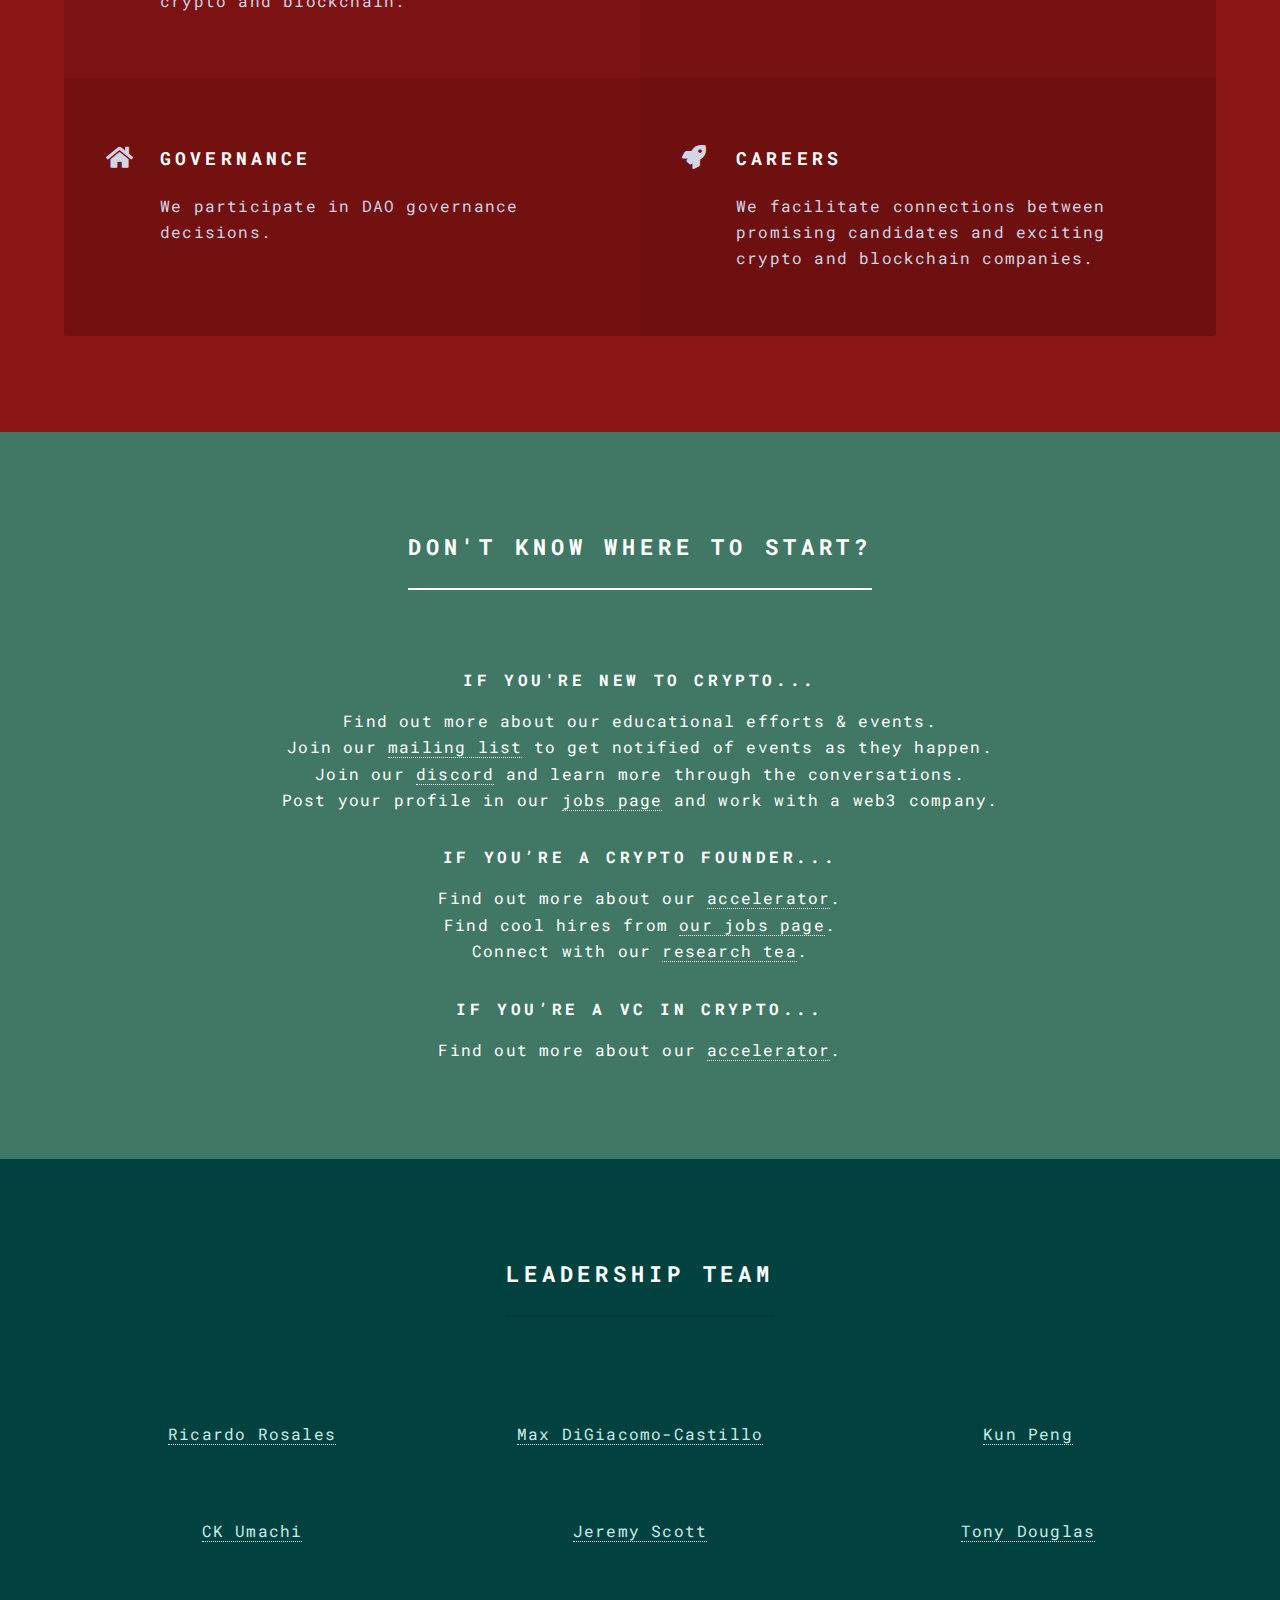
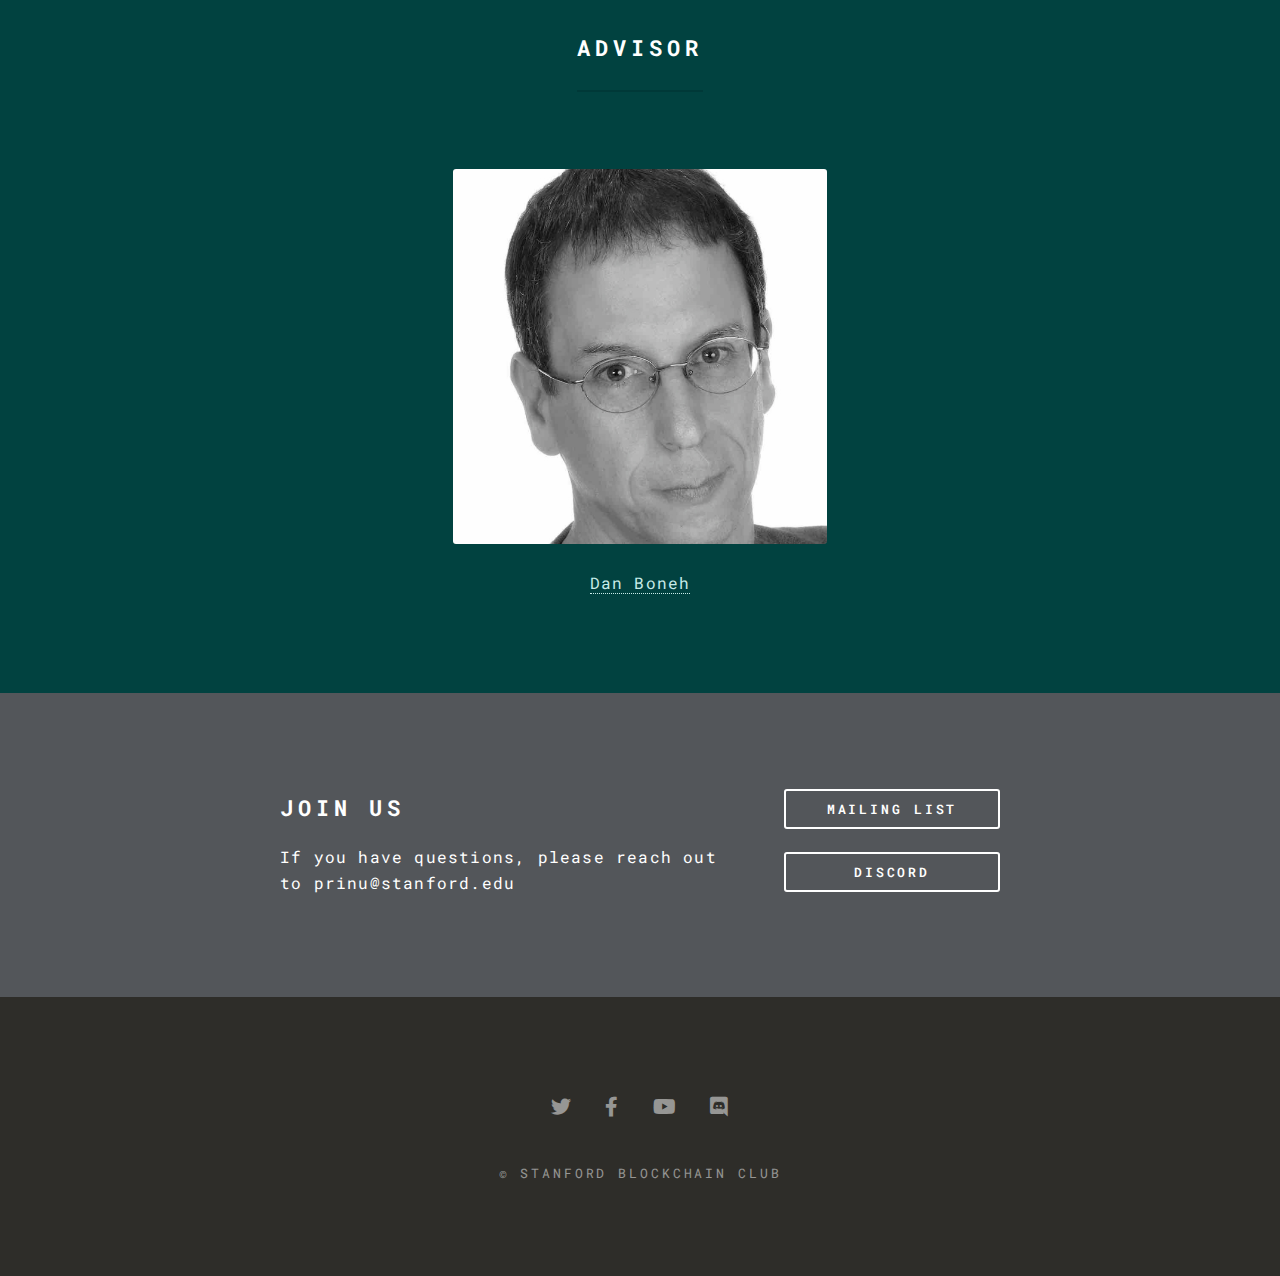
==== commit 4febb3b2: "2022 updates" ====
--- a/index.html
+++ b/index.html
@@ -40,7 +40,7 @@
 							<!-- <h2>Stanford Blockchain Club</h2> -->
 							<p>Founded in 2014, <br />
 							We are Stanford University's student group for everything <br/>
-							blockchain, cryptoeconomics, and cryptocurrency.</p>
+							blockchain, web3, cryptoeconomics, and cryptocurrency.</p>
 						</div>
 						<a href="#three" class="more scrolly">Learn More</a>
 					</section>
@@ -80,6 +80,36 @@
 						</div>
 					</section>
 
+					<!-- FAQ -->
+						<section id="one" class="wrapper style10 special">
+							<div class="inner">
+								<header class="major">
+									<h2>Don't know where to start?</h2>
+								</header>
+									<header>
+										<h4>If you're new to crypto...</h4>
+									</header>
+										<p>Find out more about our educational efforts & events.<br>
+											Join our <a href="https://mailman.stanford.edu/mailman/listinfo/blockchainclub">mailing list</a> to get notified of events as they happen. <br>
+											Join our <a href="https://discord.com/invite/u9k6gbY">discord</a> and learn more through the conversations. <br>
+											Post your profile in our <a href="https://cbr.stanford.edu/">jobs page</a> and work with a web3 company. <br>
+										</p>
+
+									<header>
+										<h4>If you’re a crypto founder...</h4>
+									</header>
+											<p>Find out more about our <a href="https://cbr.stanford.edu/">accelerator</a>.<br>
+												Find cool hires from <a href="https://cbr.stanford.edu/">our jobs page</a>.<br>
+												Connect with our <a href="https://cbr.stanford.edu/">research tea</a>.<br>
+											</p>
+
+									<header>
+										<h4>If you’re a VC in crypto...</h4>
+									</header>
+											<p>Find out more about our <a href="https://cbr.stanford.edu/">accelerator</a>.<br>
+											</p>
+						</section>
+
 					<!-- Who We Are -->
 						<section id="one" class="wrapper style1 special">
 							<div class="inner">
@@ -118,7 +148,7 @@
 						<div class="inner">
 							<header>
 								<h2>Join Us</h2>
-								<p>If you have any questions about the events or joining the leadership team, please reach out to rosalesr@stanford.edu </p>
+								<p>If you have questions, please reach out to prinu@stanford.edu </p>
 							</header>
 							<ul class="actions stacked">
 								<li><a href="https://mailman.stanford.edu/mailman/listinfo/blockchainclub" class="button fit">Mailing List</a></li>
--- a/assets/css/main.css
+++ b/assets/css/main.css
@@ -2978,6 +2978,9 @@
 			background-color: #2E2D29;
 		}
 
+		.wrapper.style10 {
+			background-color: #417865;
+		}
 
 		.wrapper.style3 {
 			background-color: #8C1515;
